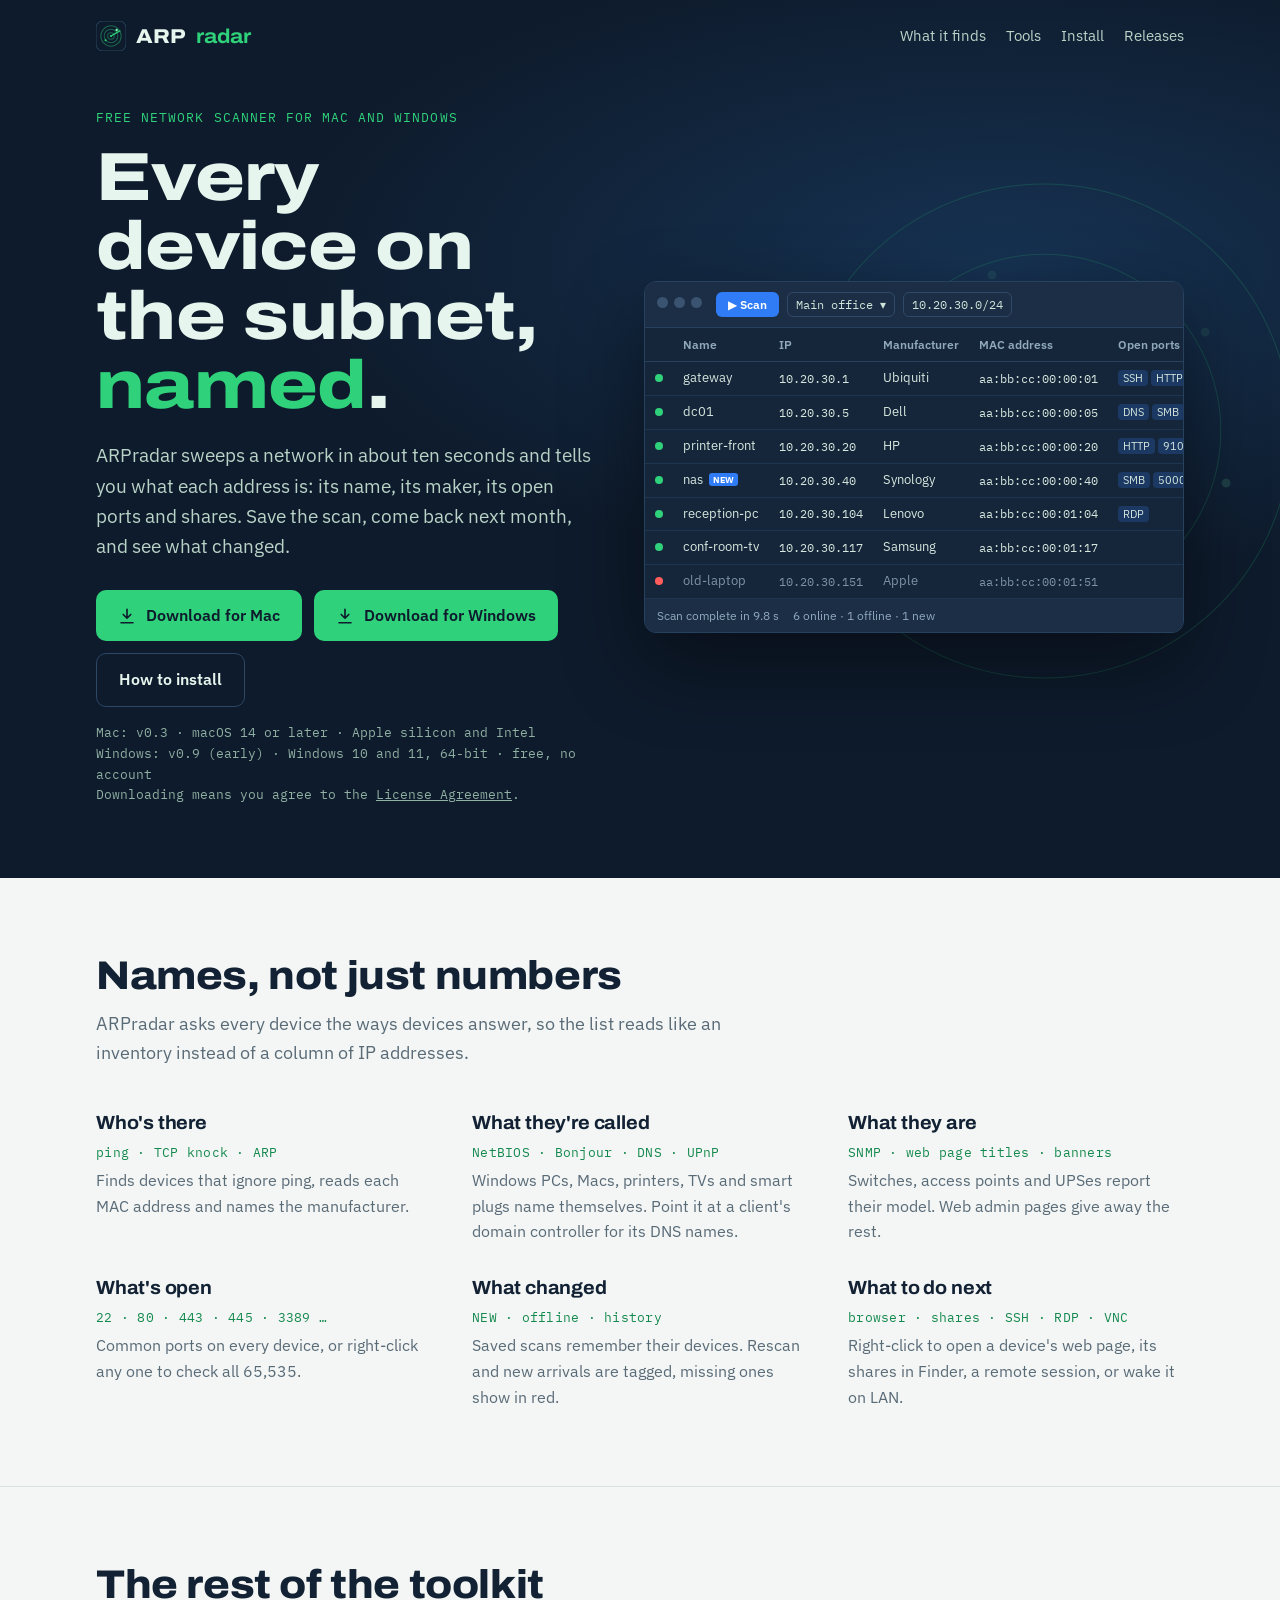
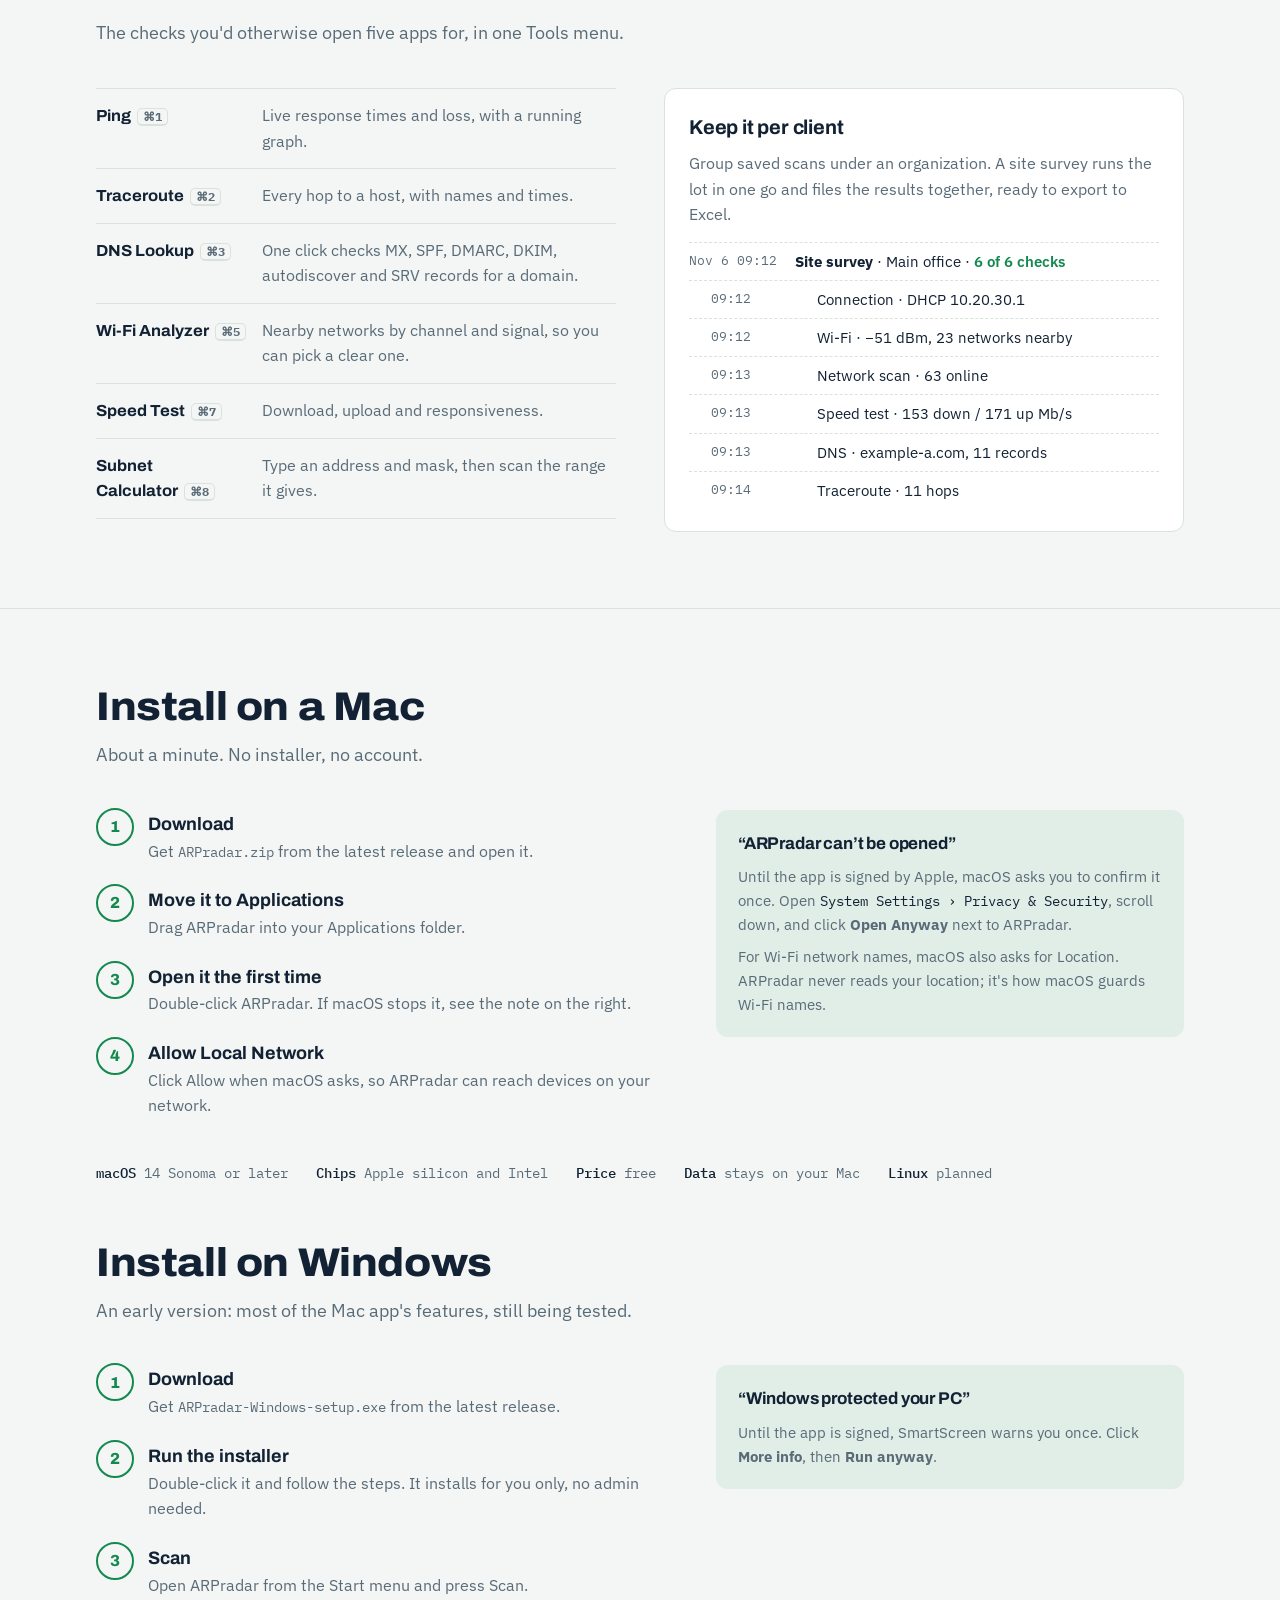
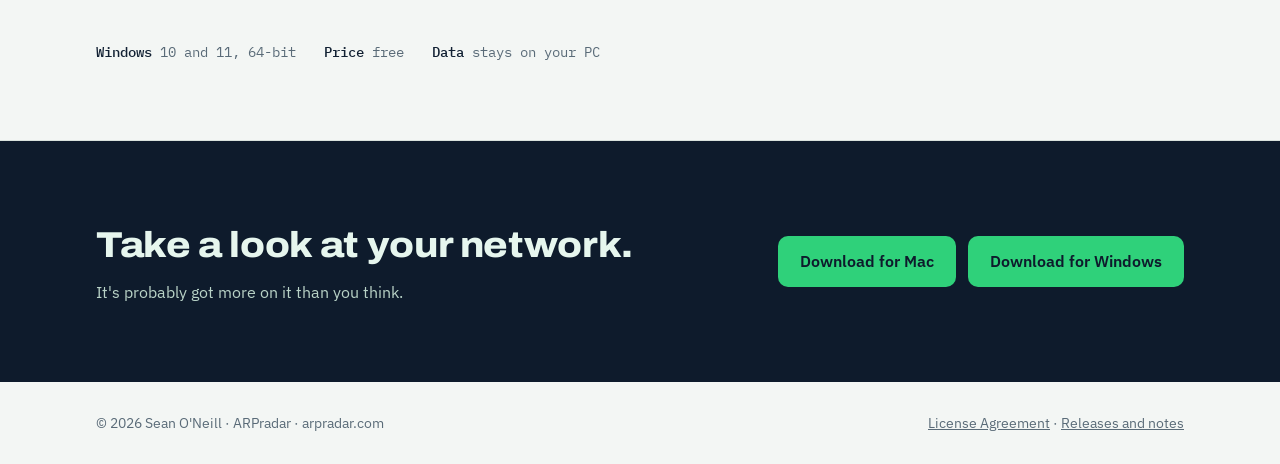
==== index.html @ 049ef29d "License Agreement page; copyright and license links in the footer and under the downloads Co-Authore" ====
<!doctype html>
<html lang="en">
<head>
<meta charset="utf-8">
<meta name="viewport" content="width=device-width, initial-scale=1, viewport-fit=cover">
<title>ARPradar: free network scanner for Mac and Windows</title>
<meta name="description" content="ARPradar sweeps a network in about ten seconds and names every device: maker, open ports, shares. Free for Mac and Windows.">
<meta property="og:title" content="ARPradar: free network scanner for Mac">
<meta property="og:description" content="Every device on the subnet, named. Free for Mac and Windows.">
<meta property="og:url" content="https://arpradar.com/">
<meta property="og:type" content="website">
<meta name="theme-color" content="#0e1b2c">
<link rel="icon" href="favicon.svg" type="image/svg+xml">
<link rel="canonical" href="https://arpradar.com/">
<link rel="preconnect" href="https://fonts.googleapis.com">
<link rel="preconnect" href="https://fonts.gstatic.com" crossorigin>
<link rel="stylesheet" href="https://fonts.googleapis.com/css2?family=Archivo:wdth,wght@62..125,500..800&family=IBM+Plex+Sans:wght@400;500;600&family=IBM+Plex+Mono:wght@400;500&display=swap">
<style>
:root{color-scheme:light}
html{scroll-behavior:smooth}
body{margin:0}
img{max-width:100%}
/* Layout: a radar-scope hero band (always night-navy, like the app icon), then plain reading sections on a cool paper ground. */
:root{
  --navy:#0e1b2c; --navy-2:#142740; --scope:#2fd17a; --scope-hi:#7dffb2; --scope-dim:rgba(47,209,122,.28);
  --bg:#f3f6f4; --surface:#ffffff; --ink:#122133; --muted:#5a6b78; --line:#d9e2dd; --accent:#14894f; --accent-ink:#ffffff;
  --off:#d33b3b; --tint:rgba(20,137,79,.08);
  --f-display:"Archivo",ui-sans-serif,system-ui,-apple-system,sans-serif;
  --f-body:"IBM Plex Sans",ui-sans-serif,system-ui,-apple-system,sans-serif;
  --f-mono:"IBM Plex Mono",ui-monospace,SFMono-Regular,Menlo,monospace;
}
@media (prefers-color-scheme:dark){:root:not([data-theme="light"]){
  --bg:#0b1522; --surface:#112033; --ink:#e3efe8; --muted:#8fa3b2; --line:#1f3550; --accent:#2fd17a; --accent-ink:#0e1b2c;
  --off:#ff6b6b; --tint:rgba(47,209,122,.10); color-scheme:dark}}
:root[data-theme="dark"]{
  --bg:#0b1522; --surface:#112033; --ink:#e3efe8; --muted:#8fa3b2; --line:#1f3550; --accent:#2fd17a; --accent-ink:#0e1b2c;
  --off:#ff6b6b; --tint:rgba(47,209,122,.10); color-scheme:dark}

*{box-sizing:border-box}
body{background:var(--bg);color:var(--ink);font:16px/1.6 var(--f-body);-webkit-font-smoothing:antialiased}
a{color:inherit}
.wrap{max-width:1120px;margin:0 auto;padding-left:max(16px,env(safe-area-inset-left,0px));padding-right:max(16px,env(safe-area-inset-right,0px))}
h1,h2,h3{font-family:var(--f-display);text-wrap:balance;margin:0;letter-spacing:-.01em}
.mono{font-family:var(--f-mono)}
:focus-visible{outline:2px solid var(--scope);outline-offset:3px;border-radius:4px}

/* hero band: fixed night palette in both themes */
.hero{background:radial-gradient(1200px 520px at 78% 30%,#163252 0%,var(--navy) 60%);color:#e6f6ee;overflow:hidden}
.hero .wrap{padding-block:20px 72px}
nav{display:flex;align-items:center;gap:22px;flex-wrap:wrap}
.brand{display:flex;align-items:center;gap:10px;font-family:var(--f-display);font-weight:800;font-size:20px;text-decoration:none;font-stretch:112%}
.brand b{color:var(--scope)}
nav .links{display:flex;gap:20px;margin-left:auto;font-size:15px}
nav .links a{text-decoration:none;color:#b9d3c7}
nav .links a:hover{color:#fff}
.hero-grid{display:grid;grid-template-columns:minmax(0,1fr) minmax(0,1.08fr);gap:48px;align-items:center;margin-top:56px}
.eyebrow{font-family:var(--f-mono);font-size:13px;letter-spacing:.08em;text-transform:uppercase;color:var(--scope)}
.hero h1{font-size:clamp(40px,6vw,68px);line-height:1.02;font-weight:800;font-stretch:118%;margin-top:14px}
.hero h1 em{font-style:normal;color:var(--scope)}
.hero p.lede{font-size:19px;color:#b9d3c7;max-width:34em;margin:20px 0 28px}
.cta{display:flex;flex-wrap:wrap;gap:12px;align-items:center}
.btn{display:inline-flex;align-items:center;gap:10px;font-weight:600;text-decoration:none;border-radius:10px;padding:13px 22px;font-size:16px}
.btn-primary{background:var(--scope);color:var(--navy)}
.btn-primary:hover{background:var(--scope-hi)}
.btn-ghost{border:1px solid #2c4866;color:#e6f6ee}
.btn-ghost:hover{border-color:var(--scope)}
.fine{font-family:var(--f-mono);font-size:13px;color:#8fb0a2;margin-top:16px}

/* app window mock */
.scope{position:relative}
.scope canvas{position:absolute;right:-120px;top:-110px;width:520px;height:520px;max-width:none;opacity:.55;pointer-events:none}
.app{position:relative;background:#16263a;border:1px solid #27425f;border-radius:12px;box-shadow:0 30px 80px rgba(0,0,0,.45);overflow:hidden;font-size:13px}
.app-top{display:flex;align-items:center;gap:8px;padding:10px 12px;background:#1b2e45;border-bottom:1px solid #27425f}
.dots i{display:inline-block;width:11px;height:11px;border-radius:50%;margin-right:6px;background:#3a5370}
.app-top .scanbtn{background:#2f7cf6;color:#fff;border-radius:6px;padding:3px 12px;font-weight:600;font-size:12px}
.app-top .field{border:1px solid #2f4a69;border-radius:6px;padding:2px 8px;color:#cfe3da;font-family:var(--f-mono);font-size:12px;white-space:nowrap}
.app-scroll{overflow-x:auto}
.app table{border-collapse:collapse;width:100%;min-width:520px;color:#d5e7de}
.app th{font-weight:600;text-align:left;color:#8fa9bb;padding:7px 10px;border-bottom:1px solid #27425f;font-size:12px}
.app td{padding:6px 10px;border-bottom:1px solid #1e3550;white-space:nowrap}
.app td.ip,.app td.mac{font-family:var(--f-mono);font-size:12px}
.app .st{display:inline-block;width:8px;height:8px;border-radius:50%;background:var(--scope)}
.app tr.off td{color:#7d93a3}.app tr.off .st{background:#ff5c5c}
.app .new{font-size:9px;font-weight:700;background:#2f7cf6;color:#fff;border-radius:3px;padding:1px 4px;margin-left:6px;vertical-align:1px}
.app .port{font-size:11px;background:rgba(47,124,246,.22);border-radius:4px;padding:1px 5px;margin-right:3px}
.app-bot{display:flex;gap:14px;flex-wrap:wrap;padding:7px 12px;background:#1b2e45;color:#8fa9bb;font-size:12px}
.app tr{opacity:1}
@media (prefers-reduced-motion:no-preference){.app tbody tr{animation:ping .5s ease-out both}
 .app tbody tr:nth-child(1){animation-delay:.15s}.app tbody tr:nth-child(2){animation-delay:.35s}.app tbody tr:nth-child(3){animation-delay:.55s}
 .app tbody tr:nth-child(4){animation-delay:.75s}.app tbody tr:nth-child(5){animation-delay:.95s}.app tbody tr:nth-child(6){animation-delay:1.15s}.app tbody tr:nth-child(7){animation-delay:1.35s}}
@keyframes ping{from{background:rgba(47,209,122,.18)}to{background:transparent}}

/* sections */
section{padding-block:76px}
section + section{border-top:1px solid var(--line)}
.sec-head{max-width:44em}
.sec-head h2{font-size:clamp(28px,3.6vw,40px);font-weight:800;font-stretch:108%;line-height:1.1}
.sec-head p{color:var(--muted);font-size:18px;margin:12px 0 0}
.found{display:grid;grid-template-columns:repeat(auto-fit,minmax(min(100%,250px),1fr));gap:28px 40px;margin-top:40px}
.found div{min-width:0}
.found h3{font-size:19px;font-weight:700;font-stretch:104%}
.found .proto{font-family:var(--f-mono);font-size:12.5px;color:var(--accent);margin:4px 0 6px;letter-spacing:.02em}
.found p{margin:0;color:var(--muted)}

.tools{display:grid;grid-template-columns:minmax(0,1fr) minmax(0,1fr);gap:48px;align-items:start;margin-top:40px}
.toollist{list-style:none;padding:0;margin:0;border-top:1px solid var(--line)}
.toollist li{display:grid;grid-template-columns:150px minmax(0,1fr);gap:16px;padding:14px 0;border-bottom:1px solid var(--line)}
.toollist b{font-family:var(--f-display);font-weight:700;font-stretch:104%}
.toollist span{color:var(--muted)}
.kbd{font-family:var(--f-mono);font-size:12px;border:1px solid var(--line);border-bottom-width:2px;border-radius:5px;padding:0 5px;color:var(--muted);margin-left:6px}
.orgs{background:var(--surface);border:1px solid var(--line);border-radius:12px;padding:22px 24px}
.orgs h3{font-size:20px;font-weight:700}
.orgs p{color:var(--muted);margin:8px 0 14px}
.timeline{list-style:none;margin:0;padding:0;font-size:14.5px}
.timeline li{display:flex;gap:10px;padding:7px 0;border-top:1px dashed var(--line)}
.timeline li.sub{padding-left:22px}
.timeline .when{font-family:var(--f-mono);font-size:12.5px;color:var(--muted);min-width:96px}
.timeline .ok{color:var(--accent);font-weight:600}

.install{display:grid;grid-template-columns:minmax(0,1.1fr) minmax(0,.9fr);gap:48px;margin-top:40px;align-items:start}
.steps{counter-reset:s;list-style:none;padding:0;margin:0}
.steps li{counter-increment:s;position:relative;padding:0 0 22px 52px}
.steps li::before{content:counter(s);position:absolute;left:0;top:-2px;width:34px;height:34px;border-radius:50%;border:2px solid var(--accent);color:var(--accent);font-family:var(--f-display);font-weight:800;display:grid;place-items:center}
.steps b{display:block;font-family:var(--f-display);font-weight:700;font-size:18px}
.steps span{color:var(--muted)}
.note{background:var(--tint);border-radius:12px;padding:20px 22px}
.note h3{font-size:17px;font-weight:700}
.note p{margin:8px 0 0;color:var(--muted);font-size:15px}
.path{font-family:var(--f-mono);font-size:13.5px;color:var(--ink)}
.specs{display:flex;flex-wrap:wrap;gap:10px 28px;margin-top:22px;font-family:var(--f-mono);font-size:13.5px;color:var(--muted)}
.specs b{color:var(--ink);font-weight:500}

.dl{background:var(--navy);color:#e6f6ee}
.dl .wrap{display:flex;flex-wrap:wrap;align-items:center;gap:24px;justify-content:space-between}
.dl h2{font-size:clamp(26px,3.2vw,36px);font-weight:800;font-stretch:110%}
.dl p{margin:6px 0 0;color:#b9d3c7}
footer{padding-block:30px;color:var(--muted);font-size:14px}
footer .wrap{display:flex;flex-wrap:wrap;gap:12px 24px;justify-content:space-between}

@media (max-width:860px){
  .hero-grid,.tools,.install{grid-template-columns:minmax(0,1fr)}
  .scope canvas{right:-160px;top:-60px}
  nav .links{margin-left:0;width:100%}
}
@media (max-width:480px){.toollist li{grid-template-columns:minmax(0,1fr);gap:2px}}
</style>

</head>
<body>
<header class="hero">
  <div class="wrap">
    <nav aria-label="Main">
      <a class="brand" href="#top" aria-label="ARPradar home">
        <svg width="30" height="30" viewBox="0 0 200 200" aria-hidden="true"><rect width="200" height="200" rx="45" fill="#0e1b2c" stroke="#2c4866" stroke-width="6"/><g fill="none" stroke="#2fd17a" stroke-opacity=".4" stroke-width="7"><circle cx="100" cy="100" r="68"/><circle cx="100" cy="100" r="45"/><circle cx="100" cy="100" r="22"/></g><path d="M100 100 L159 66" stroke="#2fd17a" stroke-width="9" stroke-linecap="round"/><circle cx="138" cy="60" r="8" fill="#7dffb2"/><circle cx="64" cy="128" r="7" fill="#2fd17a"/><circle cx="100" cy="100" r="7" fill="#2fd17a"/></svg>
        ARP<b>radar</b>
      </a>
      <div class="links"><a href="#finds">What it finds</a><a href="#tools">Tools</a><a href="#install">Install</a><a href="https://github.com/saoneill01-a11y/arpradar/releases">Releases</a></div>
    </nav>

    <div class="hero-grid" id="top">
      <div>
        <div class="eyebrow">Free network scanner for Mac and Windows</div>
        <h1>Every device on the subnet, <em>named</em>.</h1>
        <p class="lede">ARPradar sweeps a network in about ten seconds and tells you what each address is: its name, its maker, its open ports and shares. Save the scan, come back next month, and see what changed.</p>
        <div class="cta">
          <a class="btn btn-primary" href="https://github.com/saoneill01-a11y/arpradar/releases/latest/download/ARPradar.zip">
            <svg width="18" height="18" viewBox="0 0 24 24" aria-hidden="true"><path d="M12 3v12m0 0l-5-5m5 5l5-5M4 21h16" fill="none" stroke="currentColor" stroke-width="2.2" stroke-linecap="round" stroke-linejoin="round"/></svg>
            Download for Mac
          </a>
          <a class="btn btn-primary" href="https://github.com/saoneill01-a11y/arpradar/releases/latest/download/ARPradar-Windows-setup.exe">
            <svg width="18" height="18" viewBox="0 0 24 24" aria-hidden="true"><path d="M12 3v12m0 0l-5-5m5 5l5-5M4 21h16" fill="none" stroke="currentColor" stroke-width="2.2" stroke-linecap="round" stroke-linejoin="round"/></svg>
            Download for Windows
          </a>
          <a class="btn btn-ghost" href="#install">How to install</a>
        </div>
        <div class="fine">Mac: v0.3 · macOS 14 or later · Apple silicon and Intel<br>Windows: v0.9 (early) · Windows 10 and 11, 64-bit · free, no account<br>Downloading means you agree to the <a href="license.html" style="color:inherit;text-decoration:underline">License Agreement</a>.</div>
      </div>

      <div class="scope">
        <canvas id="sweep" width="1040" height="1040" aria-hidden="true"></canvas>
        <div class="app" role="img" aria-label="ARPradar main window with a list of devices found on 10.20.30.0/24">
          <div class="app-top"><span class="dots"><i></i><i></i><i></i></span><span class="scanbtn">▶ Scan</span><span class="field">Main office ▾</span><span class="field">10.20.30.0/24</span></div>
          <div class="app-scroll"><table>
            <thead><tr><th></th><th>Name</th><th>IP</th><th>Manufacturer</th><th>MAC address</th><th>Open ports</th></tr></thead>
            <tbody>
              <tr><td><span class="st"></span></td><td>gateway</td><td class="ip">10.20.30.1</td><td>Ubiquiti</td><td class="mac">aa:bb:cc:00:00:01</td><td><span class="port">SSH</span><span class="port">HTTPS</span></td></tr>
              <tr><td><span class="st"></span></td><td>dc01</td><td class="ip">10.20.30.5</td><td>Dell</td><td class="mac">aa:bb:cc:00:00:05</td><td><span class="port">DNS</span><span class="port">SMB</span></td></tr>
              <tr><td><span class="st"></span></td><td>printer-front</td><td class="ip">10.20.30.20</td><td>HP</td><td class="mac">aa:bb:cc:00:00:20</td><td><span class="port">HTTP</span><span class="port">9100</span></td></tr>
              <tr><td><span class="st"></span></td><td>nas<span class="new">NEW</span></td><td class="ip">10.20.30.40</td><td>Synology</td><td class="mac">aa:bb:cc:00:00:40</td><td><span class="port">SMB</span><span class="port">5000</span></td></tr>
              <tr><td><span class="st"></span></td><td>reception-pc</td><td class="ip">10.20.30.104</td><td>Lenovo</td><td class="mac">aa:bb:cc:00:01:04</td><td><span class="port">RDP</span></td></tr>
              <tr><td><span class="st"></span></td><td>conf-room-tv</td><td class="ip">10.20.30.117</td><td>Samsung</td><td class="mac">aa:bb:cc:00:01:17</td><td></td></tr>
              <tr class="off"><td><span class="st"></span></td><td>old-laptop</td><td class="ip">10.20.30.151</td><td>Apple</td><td class="mac">aa:bb:cc:00:01:51</td><td></td></tr>
            </tbody></table></div>
          <div class="app-bot"><span>Scan complete in 9.8 s</span><span>6 online · 1 offline · 1 new</span></div>
        </div>
      </div>
    </div>
  </div>
</header>

<main>
  <section id="finds"><div class="wrap">
    <div class="sec-head"><h2>Names, not just numbers</h2><p>ARPradar asks every device the ways devices answer, so the list reads like an inventory instead of a column of IP addresses.</p></div>
    <div class="found">
      <div><h3>Who's there</h3><div class="proto">ping · TCP knock · ARP</div><p>Finds devices that ignore ping, reads each MAC address and names the manufacturer.</p></div>
      <div><h3>What they're called</h3><div class="proto">NetBIOS · Bonjour · DNS · UPnP</div><p>Windows PCs, Macs, printers, TVs and smart plugs name themselves. Point it at a client's domain controller for its DNS names.</p></div>
      <div><h3>What they are</h3><div class="proto">SNMP · web page titles · banners</div><p>Switches, access points and UPSes report their model. Web admin pages give away the rest.</p></div>
      <div><h3>What's open</h3><div class="proto">22 · 80 · 443 · 445 · 3389 …</div><p>Common ports on every device, or right-click any one to check all 65,535.</p></div>
      <div><h3>What changed</h3><div class="proto">NEW · offline · history</div><p>Saved scans remember their devices. Rescan and new arrivals are tagged, missing ones show in red.</p></div>
      <div><h3>What to do next</h3><div class="proto">browser · shares · SSH · RDP · VNC</div><p>Right-click to open a device's web page, its shares in Finder, a remote session, or wake it on LAN.</p></div>
    </div>
  </div></section>

  <section id="tools"><div class="wrap">
    <div class="sec-head"><h2>The rest of the toolkit</h2><p>The checks you'd otherwise open five apps for, in one Tools menu.</p></div>
    <div class="tools">
      <ul class="toollist">
        <li><b>Ping<span class="kbd">⌘1</span></b><span>Live response times and loss, with a running graph.</span></li>
        <li><b>Traceroute<span class="kbd">⌘2</span></b><span>Every hop to a host, with names and times.</span></li>
        <li><b>DNS Lookup<span class="kbd">⌘3</span></b><span>One click checks MX, SPF, DMARC, DKIM, autodiscover and SRV records for a domain.</span></li>
        <li><b>Wi-Fi Analyzer<span class="kbd">⌘5</span></b><span>Nearby networks by channel and signal, so you can pick a clear one.</span></li>
        <li><b>Speed Test<span class="kbd">⌘7</span></b><span>Download, upload and responsiveness.</span></li>
        <li><b>Subnet Calculator<span class="kbd">⌘8</span></b><span>Type an address and mask, then scan the range it gives.</span></li>
      </ul>
      <div class="orgs">
        <h3>Keep it per client</h3>
        <p>Group saved scans under an organization. A site survey runs the lot in one go and files the results together, ready to export to Excel.</p>
        <ul class="timeline">
          <li><span class="when">Nov 6 09:12</span><span><b>Site survey</b> · Main office · <span class="ok">6 of 6 checks</span></span></li>
          <li class="sub"><span class="when">09:12</span><span>Connection · DHCP 10.20.30.1</span></li>
          <li class="sub"><span class="when">09:12</span><span>Wi-Fi · −51 dBm, 23 networks nearby</span></li>
          <li class="sub"><span class="when">09:13</span><span>Network scan · 63 online</span></li>
          <li class="sub"><span class="when">09:13</span><span>Speed test · 153 down / 171 up Mb/s</span></li>
          <li class="sub"><span class="when">09:13</span><span>DNS · example-a.com, 11 records</span></li>
          <li class="sub"><span class="when">09:14</span><span>Traceroute · 11 hops</span></li>
        </ul>
      </div>
    </div>
  </div></section>

  <section id="install"><div class="wrap">
    <div class="sec-head"><h2>Install on a Mac</h2><p>About a minute. No installer, no account.</p></div>
    <div class="install">
      <ol class="steps">
        <li><b>Download</b><span>Get <span class="path">ARPradar.zip</span> from the latest release and open it.</span></li>
        <li><b>Move it to Applications</b><span>Drag ARPradar into your Applications folder.</span></li>
        <li><b>Open it the first time</b><span>Double-click ARPradar. If macOS stops it, see the note on the right.</span></li>
        <li><b>Allow Local Network</b><span>Click Allow when macOS asks, so ARPradar can reach devices on your network.</span></li>
      </ol>
      <div class="note">
        <h3>“ARPradar can’t be opened”</h3>
        <p>Until the app is signed by Apple, macOS asks you to confirm it once. Open <span class="path">System Settings › Privacy &amp; Security</span>, scroll down, and click <b>Open Anyway</b> next to ARPradar.</p>
        <p>For Wi-Fi network names, macOS also asks for Location. ARPradar never reads your location; it's how macOS guards Wi-Fi names.</p>
      </div>
    </div>
    <div class="specs"><span><b>macOS</b> 14 Sonoma or later</span><span><b>Chips</b> Apple silicon and Intel</span><span><b>Price</b> free</span><span><b>Data</b> stays on your Mac</span><span><b>Linux</b> planned</span></div>

    <div class="sec-head" style="margin-top:56px"><h2>Install on Windows</h2><p>An early version: most of the Mac app's features, still being tested.</p></div>
    <div class="install">
      <ol class="steps">
        <li><b>Download</b><span>Get <span class="path">ARPradar-Windows-setup.exe</span> from the latest release.</span></li>
        <li><b>Run the installer</b><span>Double-click it and follow the steps. It installs for you only, no admin needed.</span></li>
        <li><b>Scan</b><span>Open ARPradar from the Start menu and press Scan.</span></li>
      </ol>
      <div class="note">
        <h3>“Windows protected your PC”</h3>
        <p>Until the app is signed, SmartScreen warns you once. Click <b>More info</b>, then <b>Run anyway</b>.</p>
      </div>
    </div>
    <div class="specs"><span><b>Windows</b> 10 and 11, 64-bit</span><span><b>Price</b> free</span><span><b>Data</b> stays on your PC</span></div>
  </div></section>

  <section class="dl"><div class="wrap">
    <div><h2>Take a look at your network.</h2><p>It's probably got more on it than you think.</p></div>
    <div class="cta"><a class="btn btn-primary" href="https://github.com/saoneill01-a11y/arpradar/releases/latest/download/ARPradar.zip">Download for Mac</a><a class="btn btn-primary" href="https://github.com/saoneill01-a11y/arpradar/releases/latest/download/ARPradar-Windows-setup.exe">Download for Windows</a></div>
  </div></section>
</main>

<footer><div class="wrap"><span>© 2026 Sean O'Neill · ARPradar · arpradar.com</span><span><a href="license.html">License Agreement</a> · <a href="https://github.com/saoneill01-a11y/arpradar/releases">Releases and notes</a></span></div></footer>

<script>
(function(){
  var c=document.getElementById('sweep'); if(!c||!c.getContext)return;
  var x=c.getContext('2d'), W=c.width, R=W/2, blips=[[0.62,-0.38],[-0.45,0.4],[0.28,0.52],[-0.2,-0.6],[0.7,0.2]];
  var still=window.matchMedia&&window.matchMedia('(prefers-reduced-motion: reduce)').matches;
  function draw(a){
    x.clearRect(0,0,W,W); x.save(); x.translate(R,R);
    x.strokeStyle='rgba(47,209,122,.35)'; x.lineWidth=2;
    [0.95,0.68,0.41].forEach(function(r){x.beginPath();x.arc(0,0,R*r,0,Math.PI*2);x.stroke();});
    var g=x.createConicGradient?x.createConicGradient(a-Math.PI/2.2,0,0):null;
    if(g){g.addColorStop(0,'rgba(47,209,122,0)');g.addColorStop(0.17,'rgba(47,209,122,.35)');g.addColorStop(0.171,'rgba(47,209,122,0)');x.fillStyle=g;x.beginPath();x.arc(0,0,R*0.95,0,Math.PI*2);x.fill();}
    blips.forEach(function(b){var ang=Math.atan2(b[1],b[0]);var d=((a-ang)%(Math.PI*2)+Math.PI*2)%(Math.PI*2);var lv=Math.max(0.15,1-d/5);
      x.fillStyle='rgba(125,255,178,'+lv+')';x.beginPath();x.arc(b[0]*R,b[1]*R,9,0,Math.PI*2);x.fill();});
    x.restore();
  }
  if(still){draw(-0.5);return;}
  var t0=performance.now(); (function loop(t){draw(((t-t0)/3000)*Math.PI*2-0.5);requestAnimationFrame(loop);})(t0);
})();
</script>
</body>
</html>
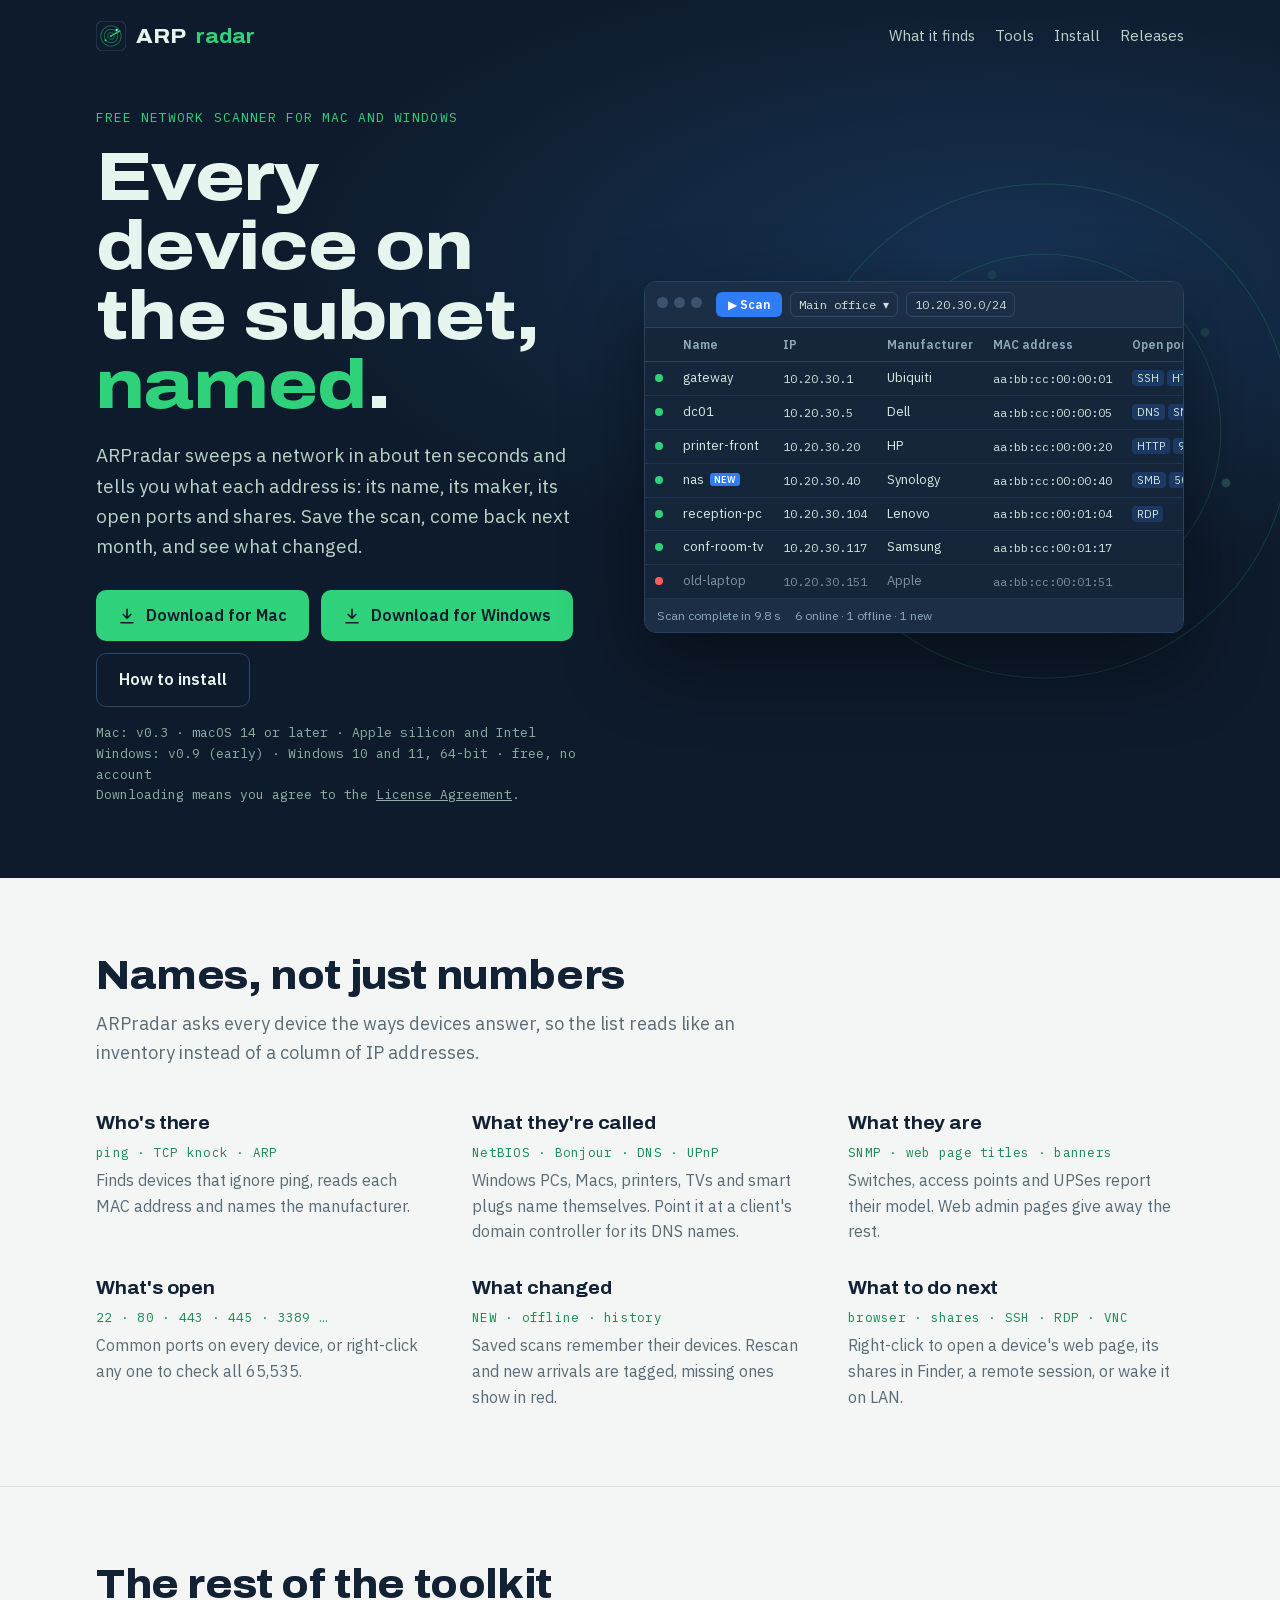
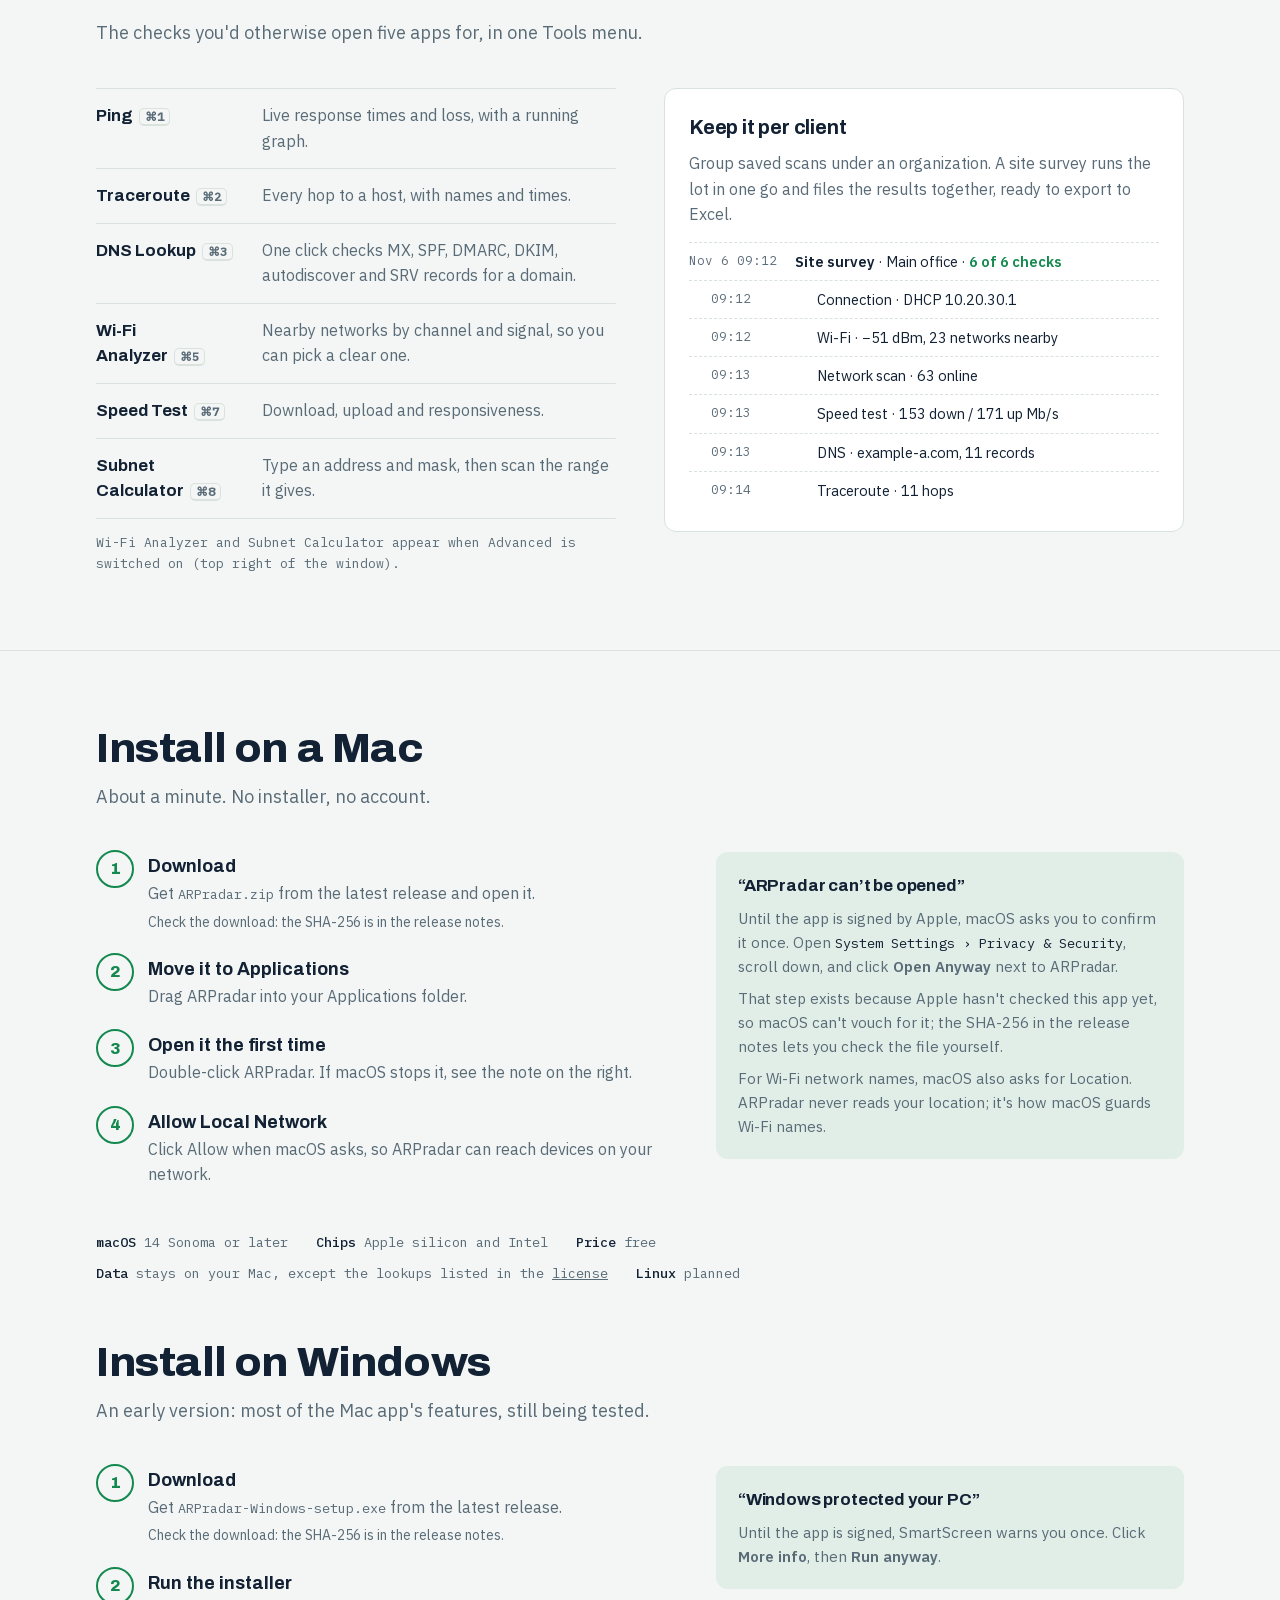
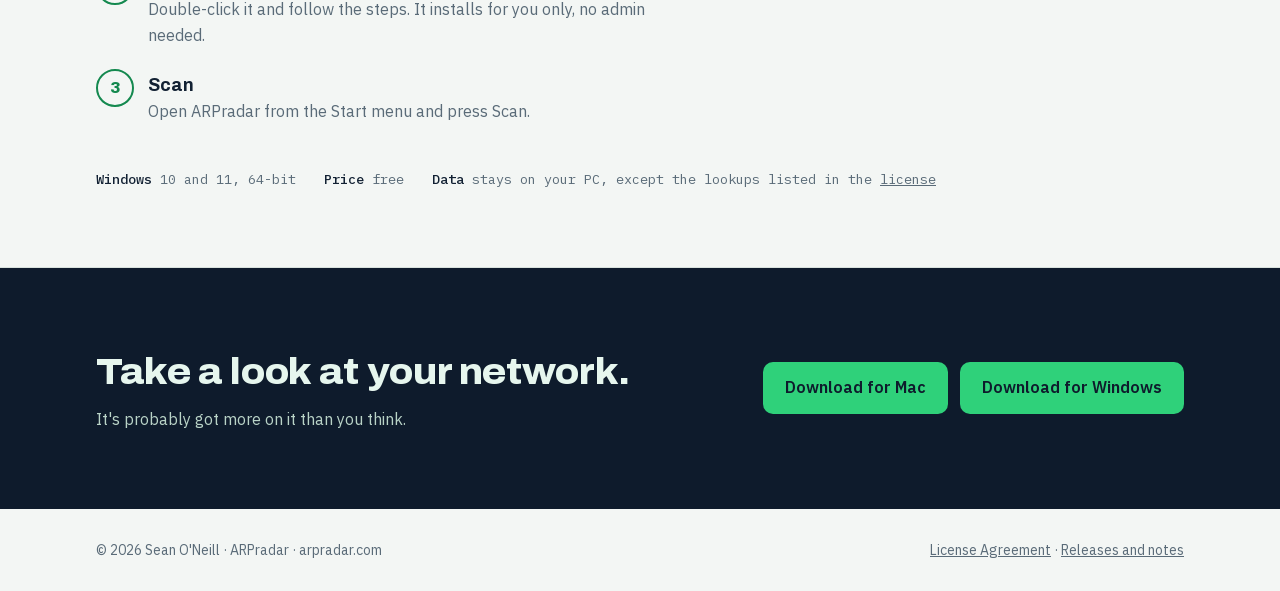
==== commit 1ac87897: "Website: self-hosted fonts, OS-aware download buttons, live version text, checksum notes, social pre" ====
--- a/index.html
+++ b/index.html
@@ -5,16 +5,18 @@
 <meta name="viewport" content="width=device-width, initial-scale=1, viewport-fit=cover">
 <title>ARPradar: free network scanner for Mac and Windows</title>
 <meta name="description" content="ARPradar sweeps a network in about ten seconds and names every device: maker, open ports, shares. Free for Mac and Windows.">
-<meta property="og:title" content="ARPradar: free network scanner for Mac">
+<meta property="og:title" content="ARPradar: free network scanner for Mac and Windows">
 <meta property="og:description" content="Every device on the subnet, named. Free for Mac and Windows.">
 <meta property="og:url" content="https://arpradar.com/">
 <meta property="og:type" content="website">
+<meta property="og:image" content="https://arpradar.com/social.png">
+<meta property="og:image:width" content="1200">
+<meta property="og:image:height" content="630">
+<meta name="twitter:card" content="summary_large_image">
 <meta name="theme-color" content="#0e1b2c">
 <link rel="icon" href="favicon.svg" type="image/svg+xml">
 <link rel="canonical" href="https://arpradar.com/">
-<link rel="preconnect" href="https://fonts.googleapis.com">
-<link rel="preconnect" href="https://fonts.gstatic.com" crossorigin>
-<link rel="stylesheet" href="https://fonts.googleapis.com/css2?family=Archivo:wdth,wght@62..125,500..800&family=IBM+Plex+Sans:wght@400;500;600&family=IBM+Plex+Mono:wght@400;500&display=swap">
+<link rel="stylesheet" href="fonts.css">
 <style>
 :root{color-scheme:light}
 html{scroll-behavior:smooth}
@@ -108,6 +110,7 @@
 .toollist b{font-family:var(--f-display);font-weight:700;font-stretch:104%}
 .toollist span{color:var(--muted)}
 .kbd{font-family:var(--f-mono);font-size:12px;border:1px solid var(--line);border-bottom-width:2px;border-radius:5px;padding:0 5px;color:var(--muted);margin-left:6px}
+.toolnote{font-family:var(--f-mono);font-size:13px;color:var(--muted);margin:14px 0 0}
 .orgs{background:var(--surface);border:1px solid var(--line);border-radius:12px;padding:22px 24px}
 .orgs h3{font-size:20px;font-weight:700}
 .orgs p{color:var(--muted);margin:8px 0 14px}
@@ -123,6 +126,7 @@
 .steps li::before{content:counter(s);position:absolute;left:0;top:-2px;width:34px;height:34px;border-radius:50%;border:2px solid var(--accent);color:var(--accent);font-family:var(--f-display);font-weight:800;display:grid;place-items:center}
 .steps b{display:block;font-family:var(--f-display);font-weight:700;font-size:18px}
 .steps span{color:var(--muted)}
+.steps .check{display:block;font-size:14px;margin-top:4px}
 .note{background:var(--tint);border-radius:12px;padding:20px 22px}
 .note h3{font-size:17px;font-weight:700}
 .note p{margin:8px 0 0;color:var(--muted);font-size:15px}
@@ -163,17 +167,17 @@
         <h1>Every device on the subnet, <em>named</em>.</h1>
         <p class="lede">ARPradar sweeps a network in about ten seconds and tells you what each address is: its name, its maker, its open ports and shares. Save the scan, come back next month, and see what changed.</p>
         <div class="cta">
-          <a class="btn btn-primary" href="https://github.com/saoneill01-a11y/arpradar/releases/latest/download/ARPradar.zip">
+          <a class="btn btn-primary" data-os="mac" href="https://github.com/saoneill01-a11y/arpradar/releases/latest/download/ARPradar.zip">
             <svg width="18" height="18" viewBox="0 0 24 24" aria-hidden="true"><path d="M12 3v12m0 0l-5-5m5 5l5-5M4 21h16" fill="none" stroke="currentColor" stroke-width="2.2" stroke-linecap="round" stroke-linejoin="round"/></svg>
             Download for Mac
           </a>
-          <a class="btn btn-primary" href="https://github.com/saoneill01-a11y/arpradar/releases/latest/download/ARPradar-Windows-setup.exe">
+          <a class="btn btn-primary" data-os="win" href="https://github.com/saoneill01-a11y/arpradar/releases/latest/download/ARPradar-Windows-setup.exe">
             <svg width="18" height="18" viewBox="0 0 24 24" aria-hidden="true"><path d="M12 3v12m0 0l-5-5m5 5l5-5M4 21h16" fill="none" stroke="currentColor" stroke-width="2.2" stroke-linecap="round" stroke-linejoin="round"/></svg>
             Download for Windows
           </a>
           <a class="btn btn-ghost" href="#install">How to install</a>
         </div>
-        <div class="fine">Mac: v0.3 · macOS 14 or later · Apple silicon and Intel<br>Windows: v0.9 (early) · Windows 10 and 11, 64-bit · free, no account<br>Downloading means you agree to the <a href="license.html" style="color:inherit;text-decoration:underline">License Agreement</a>.</div>
+        <div class="fine">Mac: <span id="v-mac">v0.3</span> · macOS 14 or later · Apple silicon and Intel<br>Windows: <span id="v-win">v0.9</span> (early) · Windows 10 and 11, 64-bit · free, no account<br>Downloading means you agree to the <a href="license.html" style="color:inherit;text-decoration:underline">License Agreement</a>.</div>
       </div>
 
       <div class="scope">
@@ -214,6 +218,7 @@
   <section id="tools"><div class="wrap">
     <div class="sec-head"><h2>The rest of the toolkit</h2><p>The checks you'd otherwise open five apps for, in one Tools menu.</p></div>
     <div class="tools">
+      <div>
       <ul class="toollist">
         <li><b>Ping<span class="kbd">⌘1</span></b><span>Live response times and loss, with a running graph.</span></li>
         <li><b>Traceroute<span class="kbd">⌘2</span></b><span>Every hop to a host, with names and times.</span></li>
@@ -222,6 +227,8 @@
         <li><b>Speed Test<span class="kbd">⌘7</span></b><span>Download, upload and responsiveness.</span></li>
         <li><b>Subnet Calculator<span class="kbd">⌘8</span></b><span>Type an address and mask, then scan the range it gives.</span></li>
       </ul>
+      <p class="toolnote">Wi-Fi Analyzer and Subnet Calculator appear when Advanced is switched on (top right of the window).</p>
+      </div>
       <div class="orgs">
         <h3>Keep it per client</h3>
         <p>Group saved scans under an organization. A site survey runs the lot in one go and files the results together, ready to export to Excel.</p>
@@ -242,7 +249,7 @@
     <div class="sec-head"><h2>Install on a Mac</h2><p>About a minute. No installer, no account.</p></div>
     <div class="install">
       <ol class="steps">
-        <li><b>Download</b><span>Get <span class="path">ARPradar.zip</span> from the latest release and open it.</span></li>
+        <li><b>Download</b><span>Get <span class="path">ARPradar.zip</span> from the latest release and open it.</span><span class="check">Check the download: the SHA-256 is in the release notes.</span></li>
         <li><b>Move it to Applications</b><span>Drag ARPradar into your Applications folder.</span></li>
         <li><b>Open it the first time</b><span>Double-click ARPradar. If macOS stops it, see the note on the right.</span></li>
         <li><b>Allow Local Network</b><span>Click Allow when macOS asks, so ARPradar can reach devices on your network.</span></li>
@@ -250,15 +257,16 @@
       <div class="note">
         <h3>“ARPradar can’t be opened”</h3>
         <p>Until the app is signed by Apple, macOS asks you to confirm it once. Open <span class="path">System Settings › Privacy &amp; Security</span>, scroll down, and click <b>Open Anyway</b> next to ARPradar.</p>
+        <p>That step exists because Apple hasn't checked this app yet, so macOS can't vouch for it; the SHA-256 in the release notes lets you check the file yourself.</p>
         <p>For Wi-Fi network names, macOS also asks for Location. ARPradar never reads your location; it's how macOS guards Wi-Fi names.</p>
       </div>
     </div>
-    <div class="specs"><span><b>macOS</b> 14 Sonoma or later</span><span><b>Chips</b> Apple silicon and Intel</span><span><b>Price</b> free</span><span><b>Data</b> stays on your Mac</span><span><b>Linux</b> planned</span></div>
+    <div class="specs"><span><b>macOS</b> 14 Sonoma or later</span><span><b>Chips</b> Apple silicon and Intel</span><span><b>Price</b> free</span><span><b>Data</b> stays on your Mac, except the lookups listed in the <a href="license.html#data">license</a></span><span><b>Linux</b> planned</span></div>
 
     <div class="sec-head" style="margin-top:56px"><h2>Install on Windows</h2><p>An early version: most of the Mac app's features, still being tested.</p></div>
     <div class="install">
       <ol class="steps">
-        <li><b>Download</b><span>Get <span class="path">ARPradar-Windows-setup.exe</span> from the latest release.</span></li>
+        <li><b>Download</b><span>Get <span class="path">ARPradar-Windows-setup.exe</span> from the latest release.</span><span class="check">Check the download: the SHA-256 is in the release notes.</span></li>
         <li><b>Run the installer</b><span>Double-click it and follow the steps. It installs for you only, no admin needed.</span></li>
         <li><b>Scan</b><span>Open ARPradar from the Start menu and press Scan.</span></li>
       </ol>
@@ -267,12 +275,12 @@
         <p>Until the app is signed, SmartScreen warns you once. Click <b>More info</b>, then <b>Run anyway</b>.</p>
       </div>
     </div>
-    <div class="specs"><span><b>Windows</b> 10 and 11, 64-bit</span><span><b>Price</b> free</span><span><b>Data</b> stays on your PC</span></div>
+    <div class="specs"><span><b>Windows</b> 10 and 11, 64-bit</span><span><b>Price</b> free</span><span><b>Data</b> stays on your PC, except the lookups listed in the <a href="license.html#data">license</a></span></div>
   </div></section>
 
   <section class="dl"><div class="wrap">
     <div><h2>Take a look at your network.</h2><p>It's probably got more on it than you think.</p></div>
-    <div class="cta"><a class="btn btn-primary" href="https://github.com/saoneill01-a11y/arpradar/releases/latest/download/ARPradar.zip">Download for Mac</a><a class="btn btn-primary" href="https://github.com/saoneill01-a11y/arpradar/releases/latest/download/ARPradar-Windows-setup.exe">Download for Windows</a></div>
+    <div class="cta"><a class="btn btn-primary" data-os="mac" href="https://github.com/saoneill01-a11y/arpradar/releases/latest/download/ARPradar.zip">Download for Mac</a><a class="btn btn-primary" data-os="win" href="https://github.com/saoneill01-a11y/arpradar/releases/latest/download/ARPradar-Windows-setup.exe">Download for Windows</a></div>
   </div></section>
 </main>
 
@@ -294,7 +302,44 @@
     x.restore();
   }
   if(still){draw(-0.5);return;}
-  var t0=performance.now(); (function loop(t){draw(((t-t0)/3000)*Math.PI*2-0.5);requestAnimationFrame(loop);})(t0);
+  /* Animate only while the canvas is on screen and the tab is visible. */
+  var t0=performance.now(), raf=0, onScreen=true;
+  function loop(t){draw(((t-t0)/3000)*Math.PI*2-0.5);raf=requestAnimationFrame(loop);}
+  function start(){if(!raf&&onScreen&&!document.hidden)raf=requestAnimationFrame(loop);}
+  function stop(){if(raf){cancelAnimationFrame(raf);raf=0;}}
+  if('IntersectionObserver' in window){new IntersectionObserver(function(es){onScreen=es[0].isIntersecting;onScreen?start():stop();}).observe(c);}
+  document.addEventListener('visibilitychange',function(){document.hidden?stop():start();});
+  start();
+})();
+
+/* Download buttons: make the visitor's own OS the primary button, the other a ghost. Unknown OS keeps both primary. */
+(function(){
+  try{
+    var p=(navigator.userAgentData&&navigator.userAgentData.platform)||navigator.platform||navigator.userAgent||'';
+    var os=/mac/i.test(p)?'mac':/win/i.test(p)?'win':null;
+    if(!os)return;
+    document.querySelectorAll('.btn[data-os]').forEach(function(b){
+      var mine=b.getAttribute('data-os')===os;
+      b.classList.toggle('btn-primary',mine); b.classList.toggle('btn-ghost',!mine);
+    });
+  }catch(e){}
+})();
+
+/* Version numbers from the latest GitHub release; the typed text stays if anything fails. */
+(function(){
+  try{
+    if(!window.fetch)return;
+    fetch('https://api.github.com/repos/saoneill01-a11y/arpradar/releases/latest',{headers:{Accept:'application/vnd.github+json'}})
+      .then(function(r){return r.ok?r.json():null})
+      .then(function(d){
+        if(!d)return;
+        var name=String(d.name||'')+' '+String(d.tag_name||'');
+        var m=/(\d+\.\d+\.\d+) \(Mac\)/.exec(name), w=/(\d+\.\d+\.\d+) \(Windows/.exec(name);
+        var em=document.getElementById('v-mac'), ew=document.getElementById('v-win');
+        if(m&&em)em.textContent='v'+m[1];
+        if(w&&ew)ew.textContent='v'+w[1];
+      }).catch(function(){});
+  }catch(e){}
 })();
 </script>
 </body>
--- a/fonts.css
+++ b/fonts.css
@@ -0,0 +1,77 @@
+/* Self-hosted copies of the Google Fonts the site used to link (woff2, latin + latin-ext subsets). */
+
+/* Archivo: variable width 62..125 and weight 500..800 */
+@font-face {
+  font-family: 'Archivo';
+  font-style: normal;
+  font-weight: 500 800;
+  font-stretch: 62% 125%;
+  font-display: swap;
+  src: url(fonts/archivo-latin-ext.woff2) format('woff2');
+  unicode-range: U+0100-02BA, U+02BD-02C5, U+02C7-02CC, U+02CE-02D7, U+02DD-02FF, U+0304, U+0308, U+0329, U+1D00-1DBF, U+1E00-1E9F, U+1EF2-1EFF, U+2020, U+20A0-20AB, U+20AD-20C4, U+2113, U+2C60-2C7F, U+A720-A7FF;
+}
+@font-face {
+  font-family: 'Archivo';
+  font-style: normal;
+  font-weight: 500 800;
+  font-stretch: 62% 125%;
+  font-display: swap;
+  src: url(fonts/archivo-latin.woff2) format('woff2');
+  unicode-range: U+0000-00FF, U+0131, U+0152-0153, U+02BB-02BC, U+02C6, U+02DA, U+02DC, U+0304, U+0308, U+0329, U+2000-206F, U+20AC, U+2122, U+2191, U+2193, U+2212, U+2215, U+FEFF, U+FFFD;
+}
+
+/* IBM Plex Sans: one variable file covers 400, 500 and 600 */
+@font-face {
+  font-family: 'IBM Plex Sans';
+  font-style: normal;
+  font-weight: 400 600;
+  font-stretch: 100%;
+  font-display: swap;
+  src: url(fonts/plex-sans-latin-ext.woff2) format('woff2');
+  unicode-range: U+0100-02BA, U+02BD-02C5, U+02C7-02CC, U+02CE-02D7, U+02DD-02FF, U+0304, U+0308, U+0329, U+1D00-1DBF, U+1E00-1E9F, U+1EF2-1EFF, U+2020, U+20A0-20AB, U+20AD-20C4, U+2113, U+2C60-2C7F, U+A720-A7FF;
+}
+@font-face {
+  font-family: 'IBM Plex Sans';
+  font-style: normal;
+  font-weight: 400 600;
+  font-stretch: 100%;
+  font-display: swap;
+  src: url(fonts/plex-sans-latin.woff2) format('woff2');
+  unicode-range: U+0000-00FF, U+0131, U+0152-0153, U+02BB-02BC, U+02C6, U+02DA, U+02DC, U+0304, U+0308, U+0329, U+2000-206F, U+20AC, U+2122, U+2191, U+2193, U+2212, U+2215, U+FEFF, U+FFFD;
+}
+
+/* IBM Plex Mono 400 */
+@font-face {
+  font-family: 'IBM Plex Mono';
+  font-style: normal;
+  font-weight: 400;
+  font-display: swap;
+  src: url(fonts/plex-mono-400-latin-ext.woff2) format('woff2');
+  unicode-range: U+0100-02BA, U+02BD-02C5, U+02C7-02CC, U+02CE-02D7, U+02DD-02FF, U+0304, U+0308, U+0329, U+1D00-1DBF, U+1E00-1E9F, U+1EF2-1EFF, U+2020, U+20A0-20AB, U+20AD-20C4, U+2113, U+2C60-2C7F, U+A720-A7FF;
+}
+@font-face {
+  font-family: 'IBM Plex Mono';
+  font-style: normal;
+  font-weight: 400;
+  font-display: swap;
+  src: url(fonts/plex-mono-400-latin.woff2) format('woff2');
+  unicode-range: U+0000-00FF, U+0131, U+0152-0153, U+02BB-02BC, U+02C6, U+02DA, U+02DC, U+0304, U+0308, U+0329, U+2000-206F, U+20AC, U+2122, U+2191, U+2193, U+2212, U+2215, U+FEFF, U+FFFD;
+}
+
+/* IBM Plex Mono 500 */
+@font-face {
+  font-family: 'IBM Plex Mono';
+  font-style: normal;
+  font-weight: 500;
+  font-display: swap;
+  src: url(fonts/plex-mono-500-latin-ext.woff2) format('woff2');
+  unicode-range: U+0100-02BA, U+02BD-02C5, U+02C7-02CC, U+02CE-02D7, U+02DD-02FF, U+0304, U+0308, U+0329, U+1D00-1DBF, U+1E00-1E9F, U+1EF2-1EFF, U+2020, U+20A0-20AB, U+20AD-20C4, U+2113, U+2C60-2C7F, U+A720-A7FF;
+}
+@font-face {
+  font-family: 'IBM Plex Mono';
+  font-style: normal;
+  font-weight: 500;
+  font-display: swap;
+  src: url(fonts/plex-mono-500-latin.woff2) format('woff2');
+  unicode-range: U+0000-00FF, U+0131, U+0152-0153, U+02BB-02BC, U+02C6, U+02DA, U+02DC, U+0304, U+0308, U+0329, U+2000-206F, U+20AC, U+2122, U+2191, U+2193, U+2212, U+2215, U+FEFF, U+FFFD;
+}
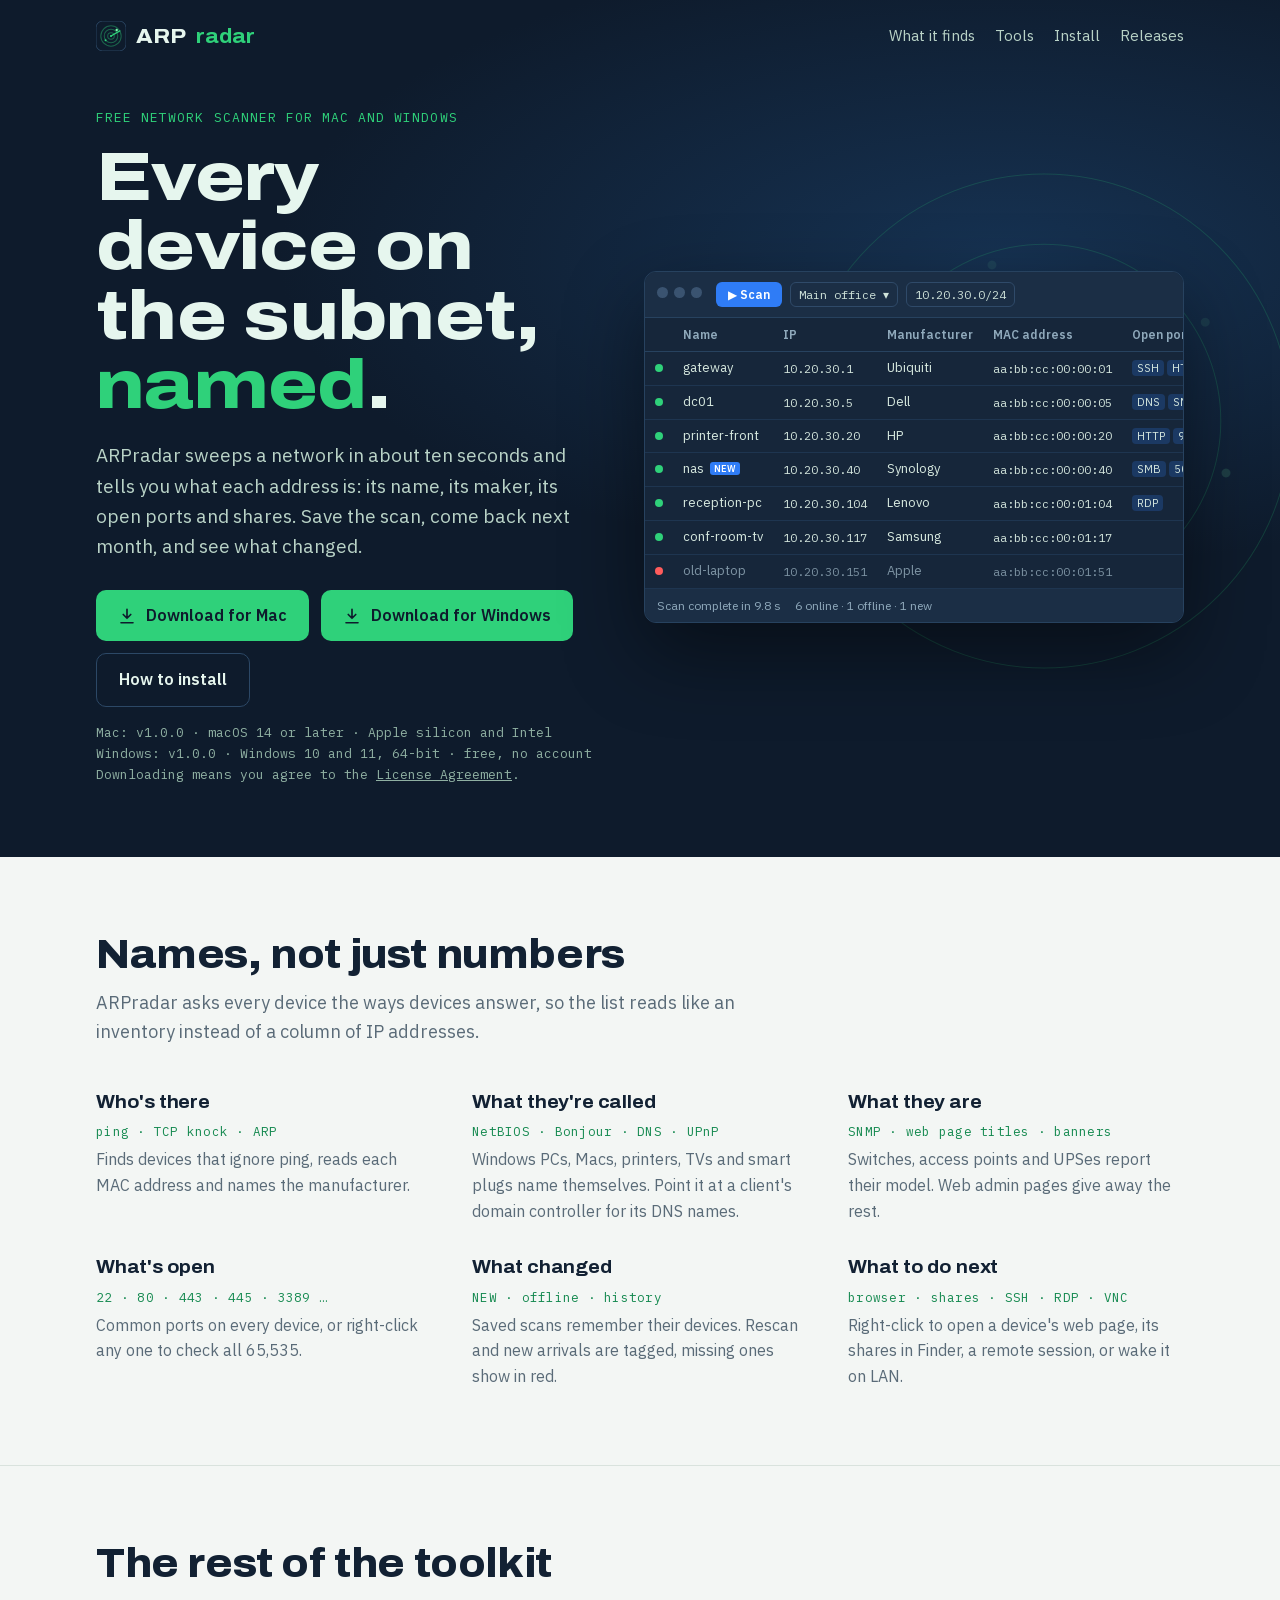
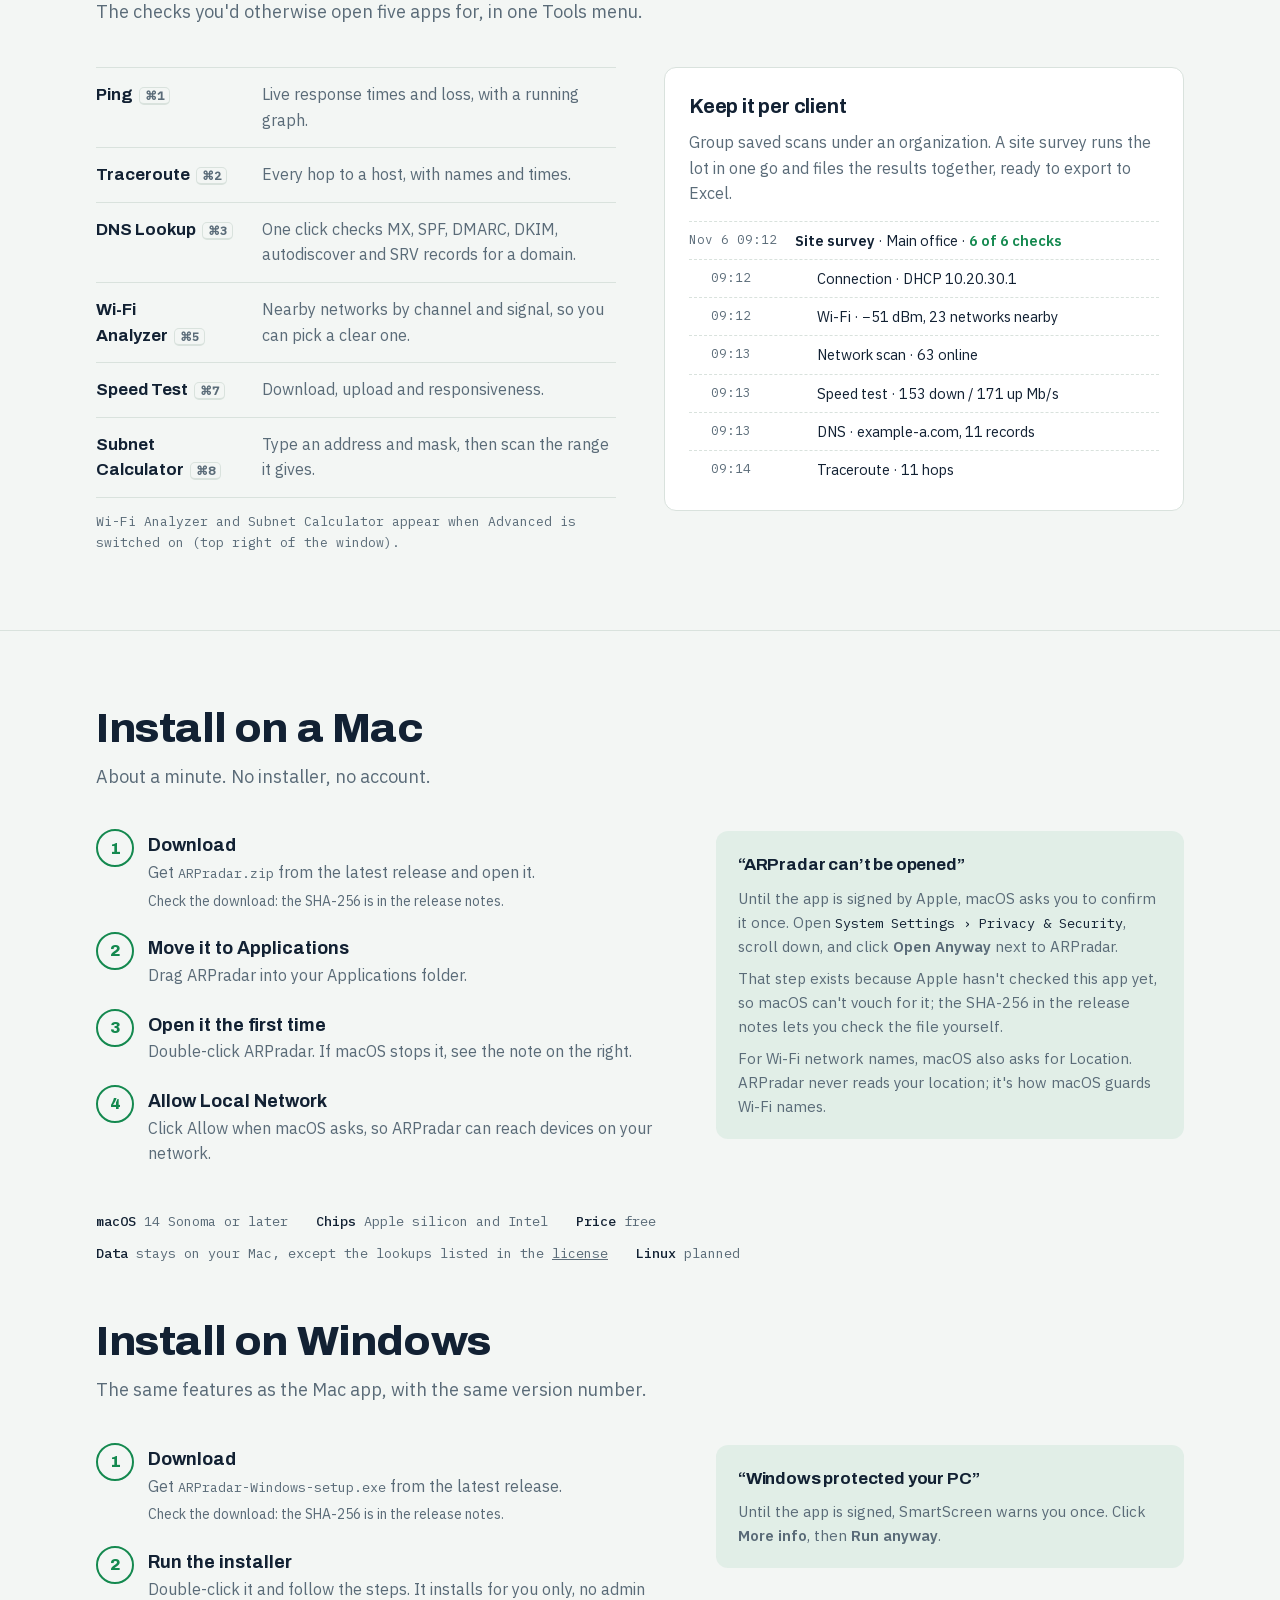
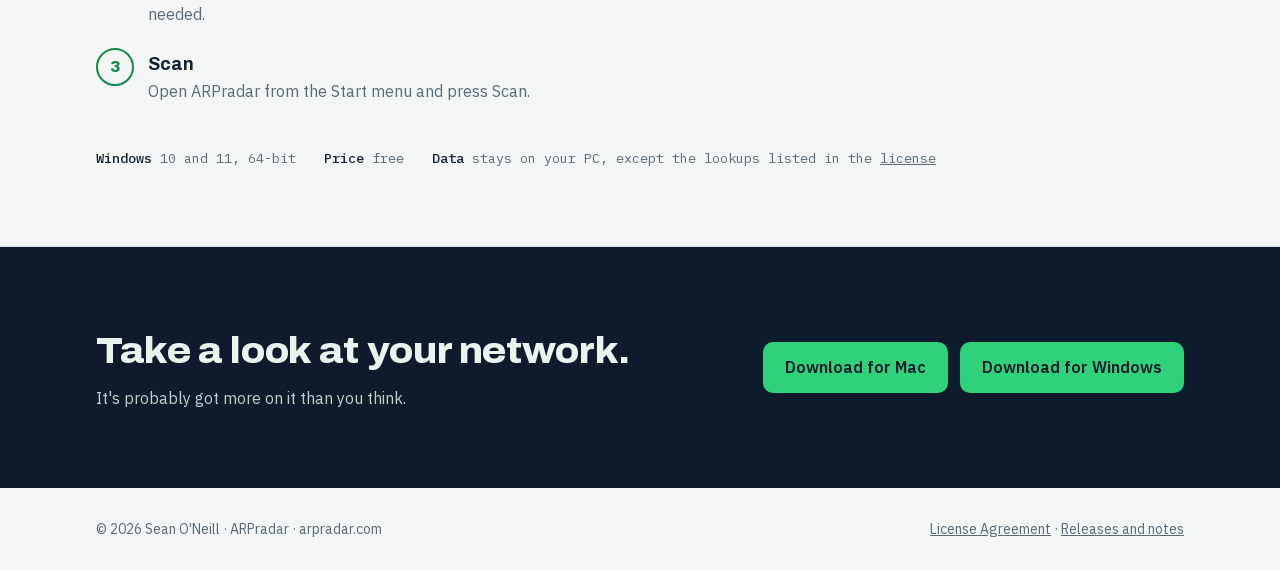
==== commit a22a5f60: "Website: 1.0.0 for Mac and Windows, Windows no longer called early; version text reads the shared re" ====
--- a/index.html
+++ b/index.html
@@ -177,7 +177,7 @@
           </a>
           <a class="btn btn-ghost" href="#install">How to install</a>
         </div>
-        <div class="fine">Mac: <span id="v-mac">v0.3</span> · macOS 14 or later · Apple silicon and Intel<br>Windows: <span id="v-win">v0.9</span> (early) · Windows 10 and 11, 64-bit · free, no account<br>Downloading means you agree to the <a href="license.html" style="color:inherit;text-decoration:underline">License Agreement</a>.</div>
+        <div class="fine">Mac: <span id="v-mac">v1.0.0</span> · macOS 14 or later · Apple silicon and Intel<br>Windows: <span id="v-win">v1.0.0</span> · Windows 10 and 11, 64-bit · free, no account<br>Downloading means you agree to the <a href="license.html" style="color:inherit;text-decoration:underline">License Agreement</a>.</div>
       </div>
 
       <div class="scope">
@@ -263,7 +263,7 @@
     </div>
     <div class="specs"><span><b>macOS</b> 14 Sonoma or later</span><span><b>Chips</b> Apple silicon and Intel</span><span><b>Price</b> free</span><span><b>Data</b> stays on your Mac, except the lookups listed in the <a href="license.html#data">license</a></span><span><b>Linux</b> planned</span></div>
 
-    <div class="sec-head" style="margin-top:56px"><h2>Install on Windows</h2><p>An early version: most of the Mac app's features, still being tested.</p></div>
+    <div class="sec-head" style="margin-top:56px"><h2>Install on Windows</h2><p>The same features as the Mac app, with the same version number.</p></div>
     <div class="install">
       <ol class="steps">
         <li><b>Download</b><span>Get <span class="path">ARPradar-Windows-setup.exe</span> from the latest release.</span><span class="check">Check the download: the SHA-256 is in the release notes.</span></li>
@@ -335,6 +335,7 @@
         if(!d)return;
         var name=String(d.name||'')+' '+String(d.tag_name||'');
         var m=/(\d+\.\d+\.\d+) \(Mac\)/.exec(name), w=/(\d+\.\d+\.\d+) \(Windows/.exec(name);
+        var both=/(\d+\.\d+\.\d+) \(Mac and Windows\)/.exec(name); if(both){m=both;w=both;}
         var em=document.getElementById('v-mac'), ew=document.getElementById('v-win');
         if(m&&em)em.textContent='v'+m[1];
         if(w&&ew)ew.textContent='v'+w[1];
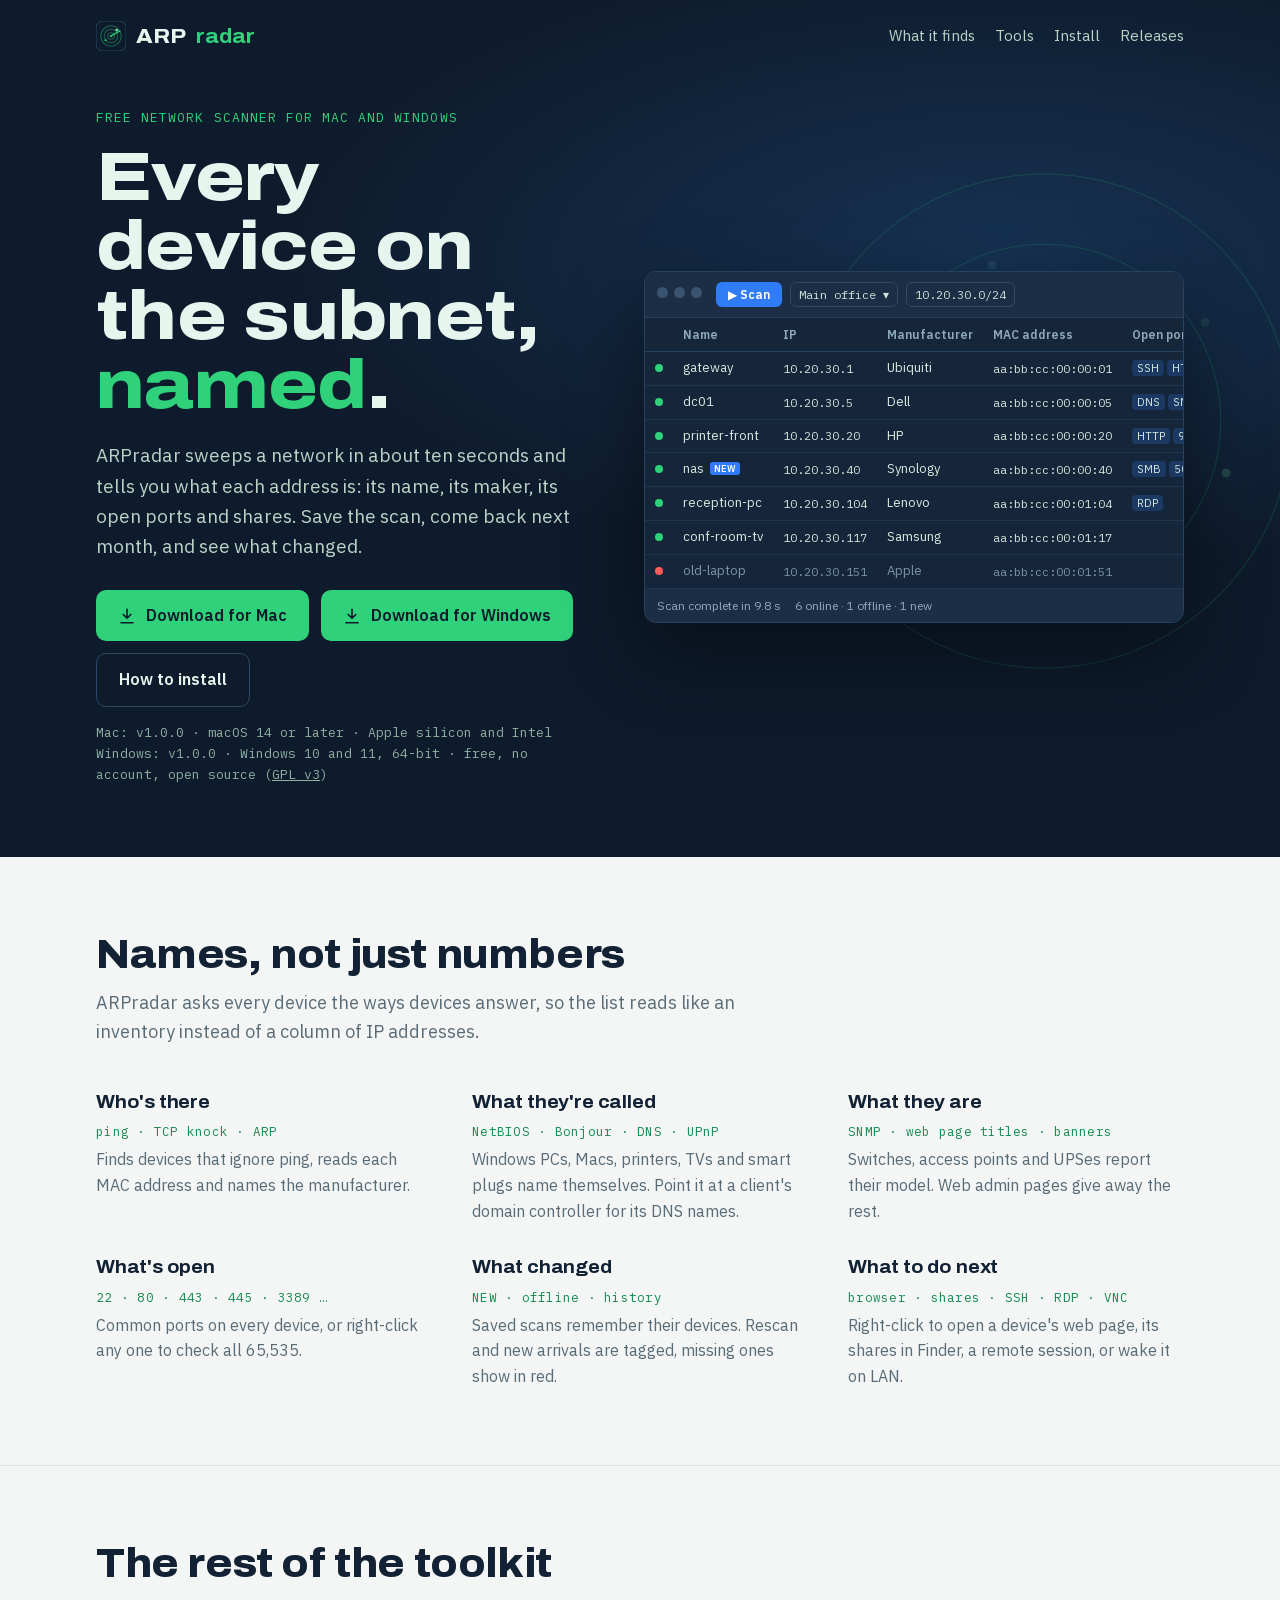
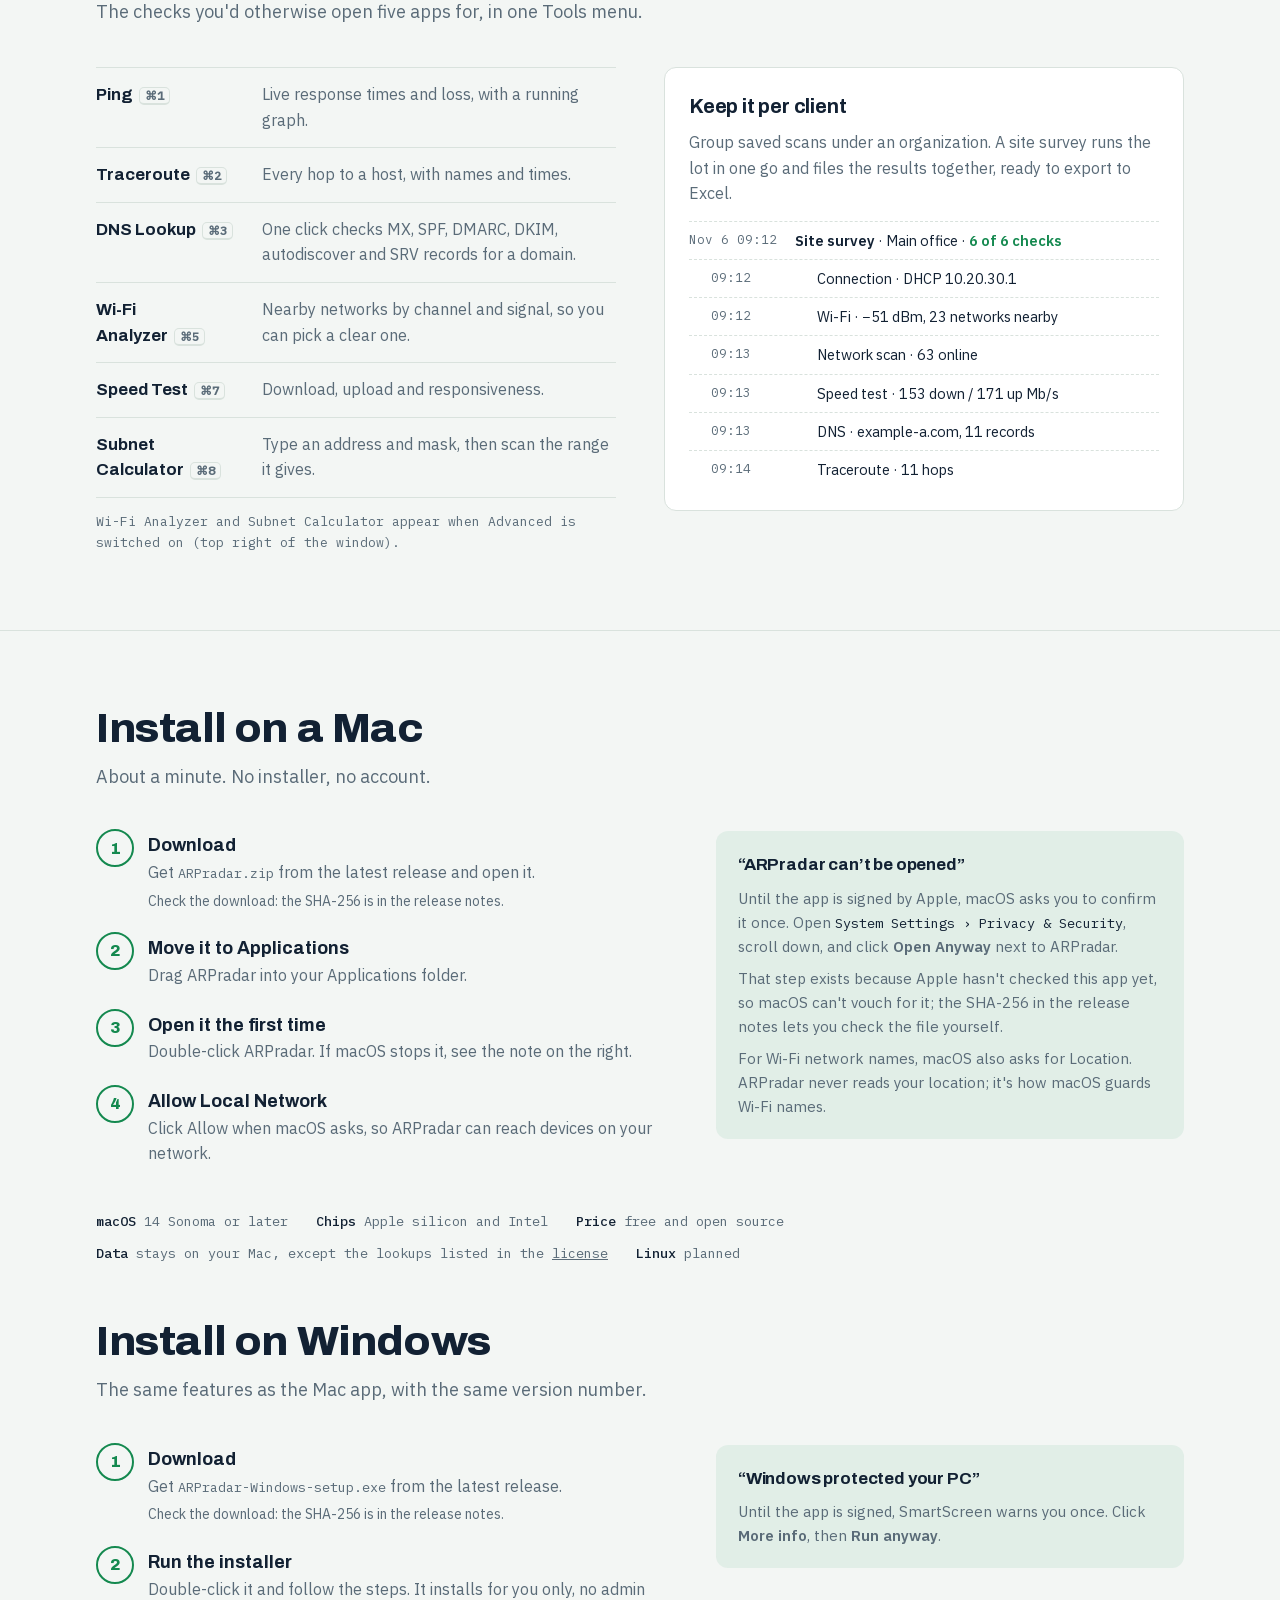
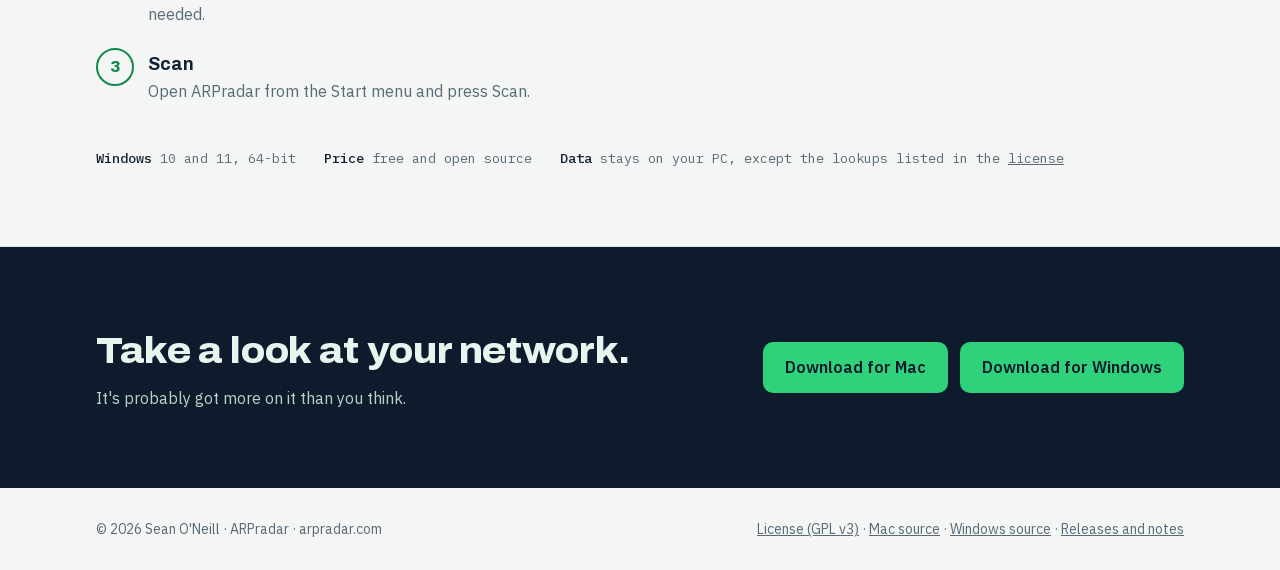
==== commit 5fef8476: "License page: ARPradar is now open source (GPL-3.0-or-later); source links in the footer Co-Authored" ====
--- a/index.html
+++ b/index.html
@@ -177,7 +177,7 @@
           </a>
           <a class="btn btn-ghost" href="#install">How to install</a>
         </div>
-        <div class="fine">Mac: <span id="v-mac">v1.0.0</span> · macOS 14 or later · Apple silicon and Intel<br>Windows: <span id="v-win">v1.0.0</span> · Windows 10 and 11, 64-bit · free, no account<br>Downloading means you agree to the <a href="license.html" style="color:inherit;text-decoration:underline">License Agreement</a>.</div>
+        <div class="fine">Mac: <span id="v-mac">v1.0.0</span> · macOS 14 or later · Apple silicon and Intel<br>Windows: <span id="v-win">v1.0.0</span> · Windows 10 and 11, 64-bit · free, no account, open source (<a href="license.html" style="color:inherit;text-decoration:underline">GPL v3</a>)</div>
       </div>
 
       <div class="scope">
@@ -261,7 +261,7 @@
         <p>For Wi-Fi network names, macOS also asks for Location. ARPradar never reads your location; it's how macOS guards Wi-Fi names.</p>
       </div>
     </div>
-    <div class="specs"><span><b>macOS</b> 14 Sonoma or later</span><span><b>Chips</b> Apple silicon and Intel</span><span><b>Price</b> free</span><span><b>Data</b> stays on your Mac, except the lookups listed in the <a href="license.html#data">license</a></span><span><b>Linux</b> planned</span></div>
+    <div class="specs"><span><b>macOS</b> 14 Sonoma or later</span><span><b>Chips</b> Apple silicon and Intel</span><span><b>Price</b> free and open source</span><span><b>Data</b> stays on your Mac, except the lookups listed in the <a href="license.html#data">license</a></span><span><b>Linux</b> planned</span></div>
 
     <div class="sec-head" style="margin-top:56px"><h2>Install on Windows</h2><p>The same features as the Mac app, with the same version number.</p></div>
     <div class="install">
@@ -275,7 +275,7 @@
         <p>Until the app is signed, SmartScreen warns you once. Click <b>More info</b>, then <b>Run anyway</b>.</p>
       </div>
     </div>
-    <div class="specs"><span><b>Windows</b> 10 and 11, 64-bit</span><span><b>Price</b> free</span><span><b>Data</b> stays on your PC, except the lookups listed in the <a href="license.html#data">license</a></span></div>
+    <div class="specs"><span><b>Windows</b> 10 and 11, 64-bit</span><span><b>Price</b> free and open source</span><span><b>Data</b> stays on your PC, except the lookups listed in the <a href="license.html#data">license</a></span></div>
   </div></section>
 
   <section class="dl"><div class="wrap">
@@ -284,7 +284,7 @@
   </div></section>
 </main>
 
-<footer><div class="wrap"><span>© 2026 Sean O'Neill · ARPradar · arpradar.com</span><span><a href="license.html">License Agreement</a> · <a href="https://github.com/saoneill01-a11y/arpradar/releases">Releases and notes</a></span></div></footer>
+<footer><div class="wrap"><span>© 2026 Sean O'Neill · ARPradar · arpradar.com</span><span><a href="license.html">License (GPL v3)</a> · <a href="https://github.com/saoneill01-a11y/arpspy">Mac source</a> · <a href="https://github.com/saoneill01-a11y/arpradar-windows">Windows source</a> · <a href="https://github.com/saoneill01-a11y/arpradar/releases">Releases and notes</a></span></div></footer>
 
 <script>
 (function(){
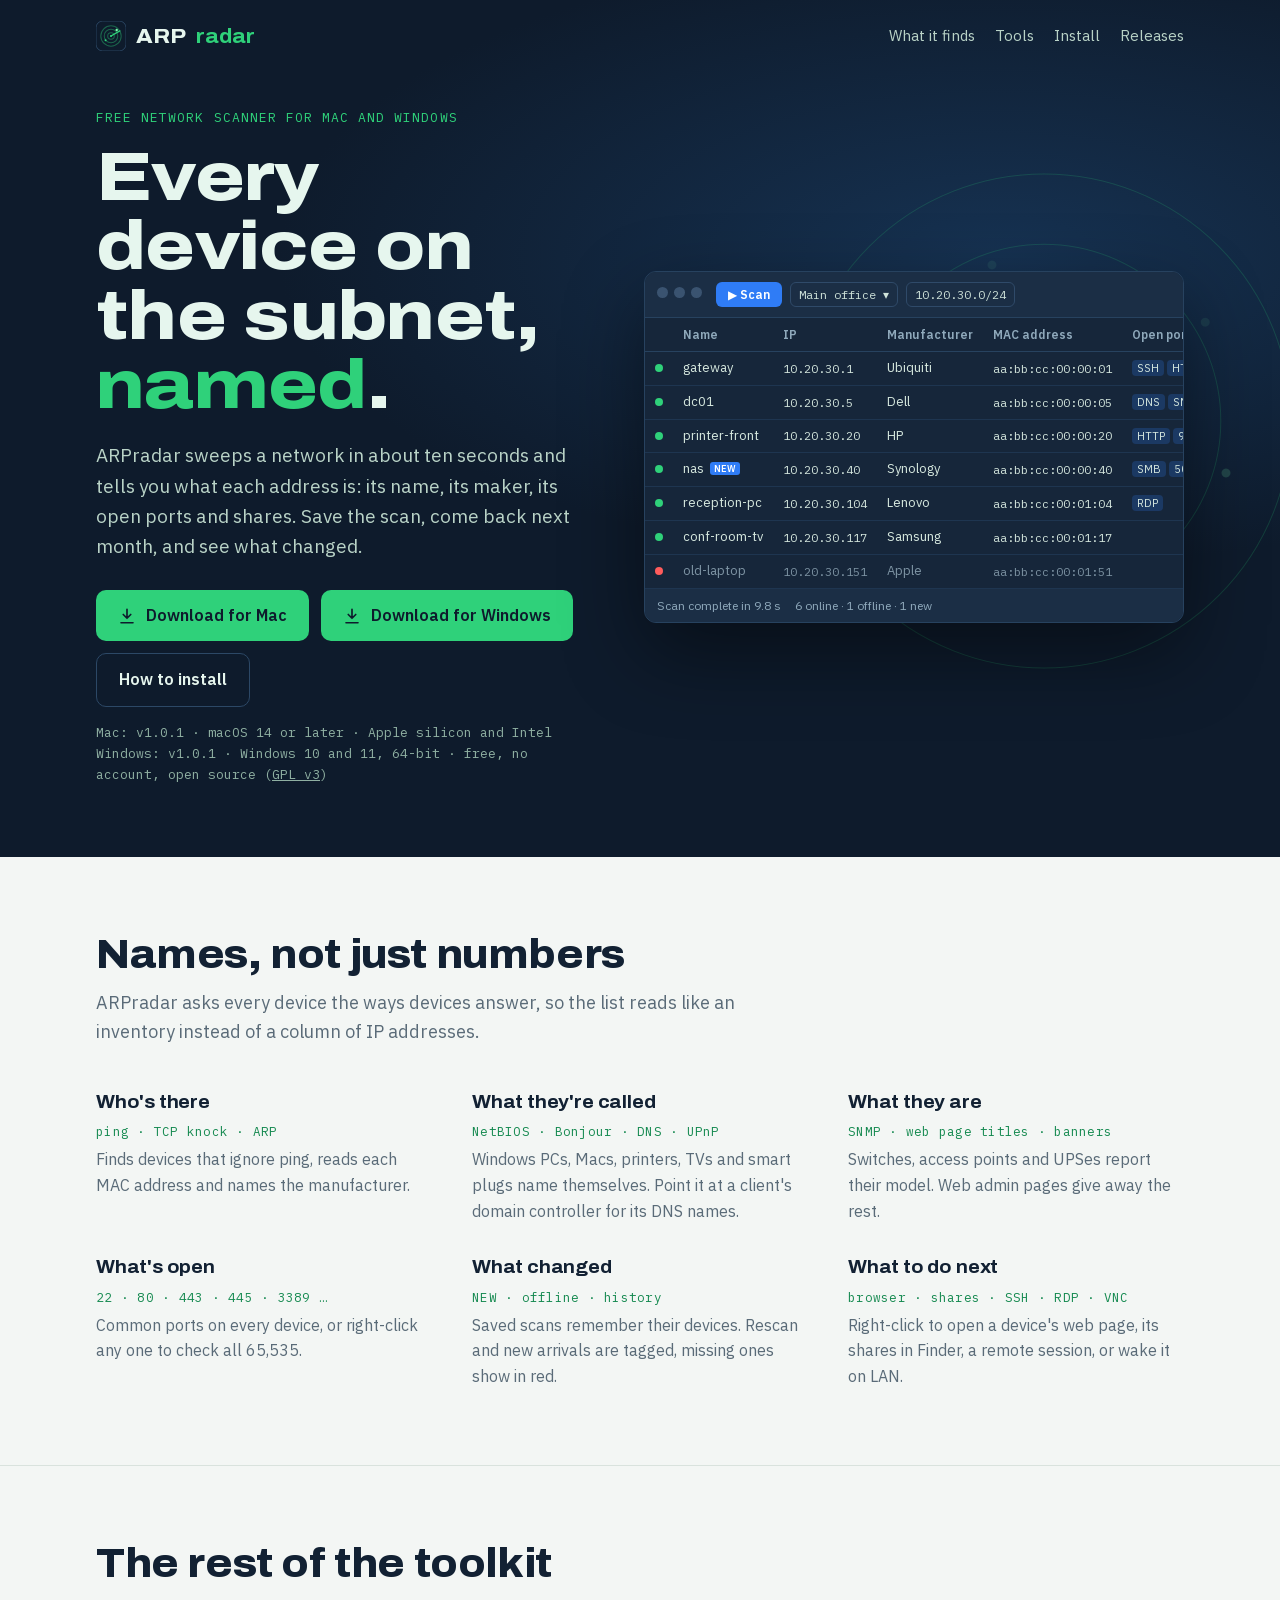
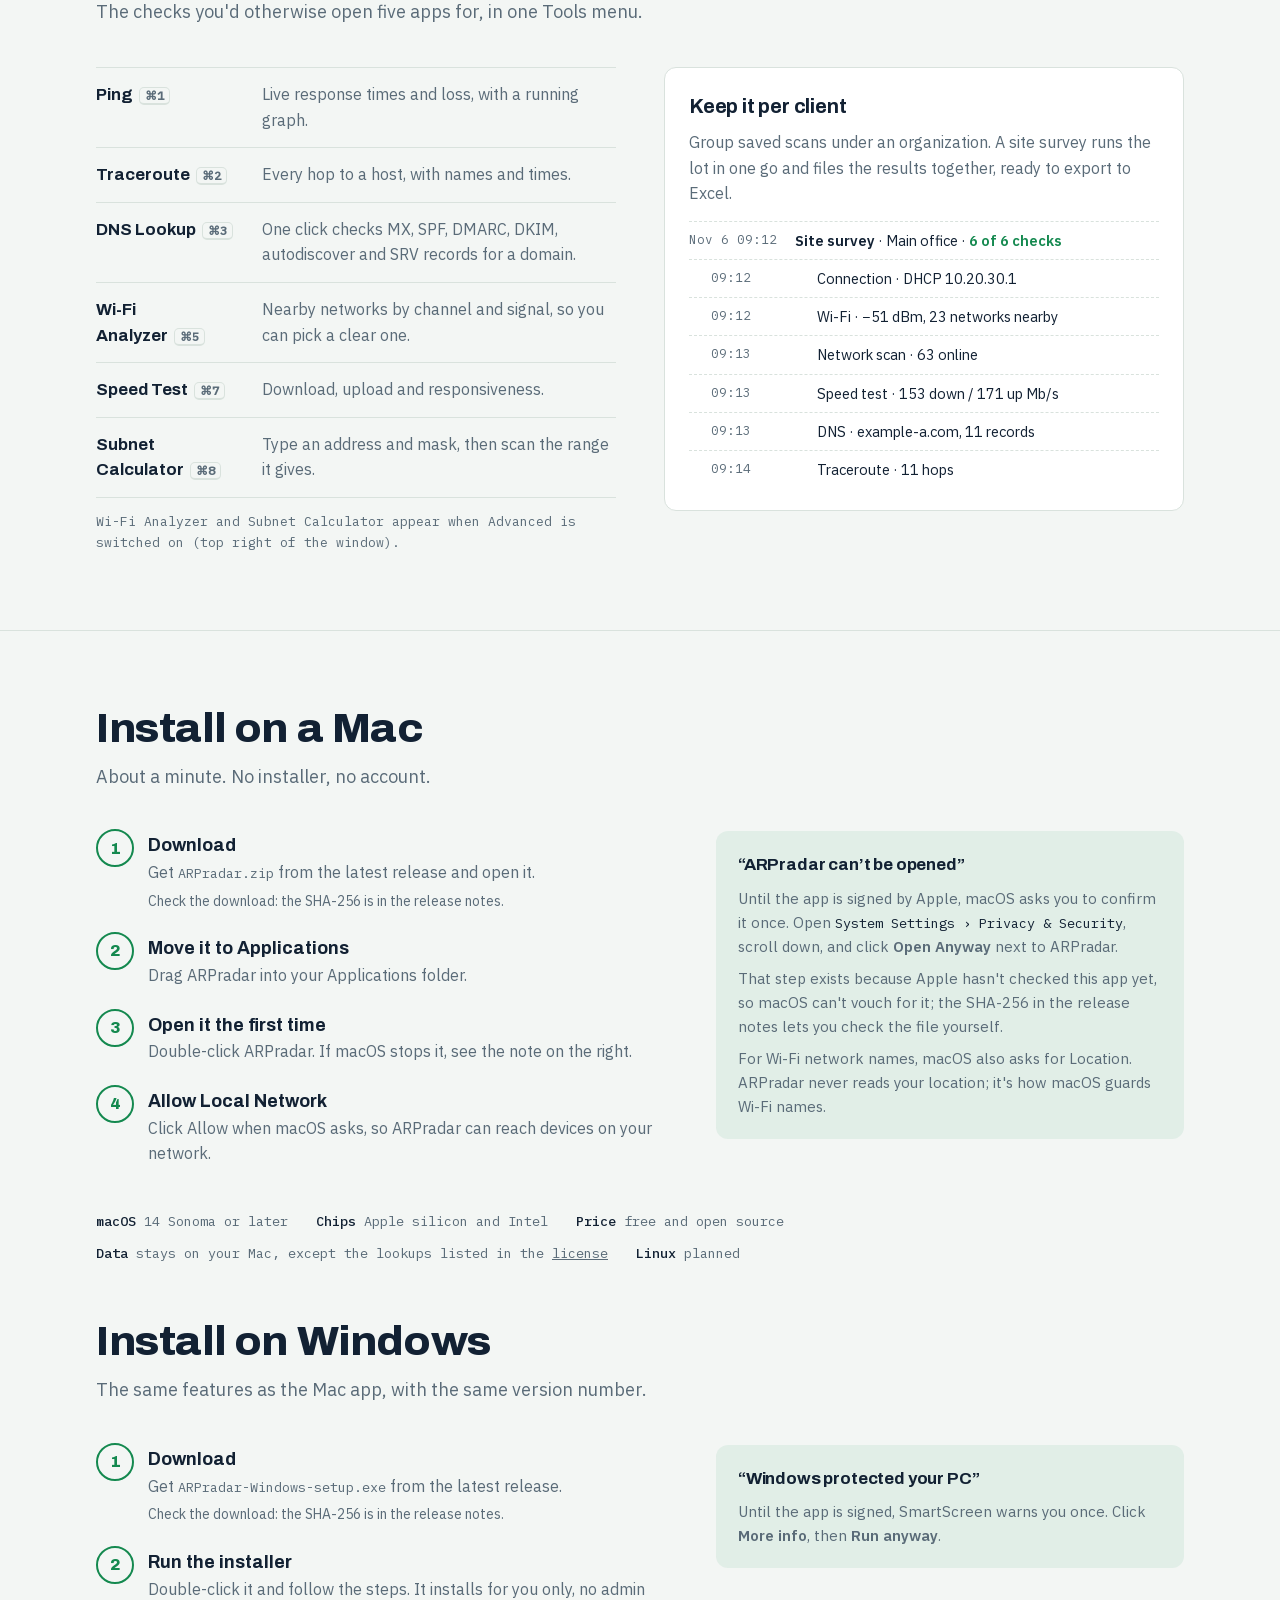
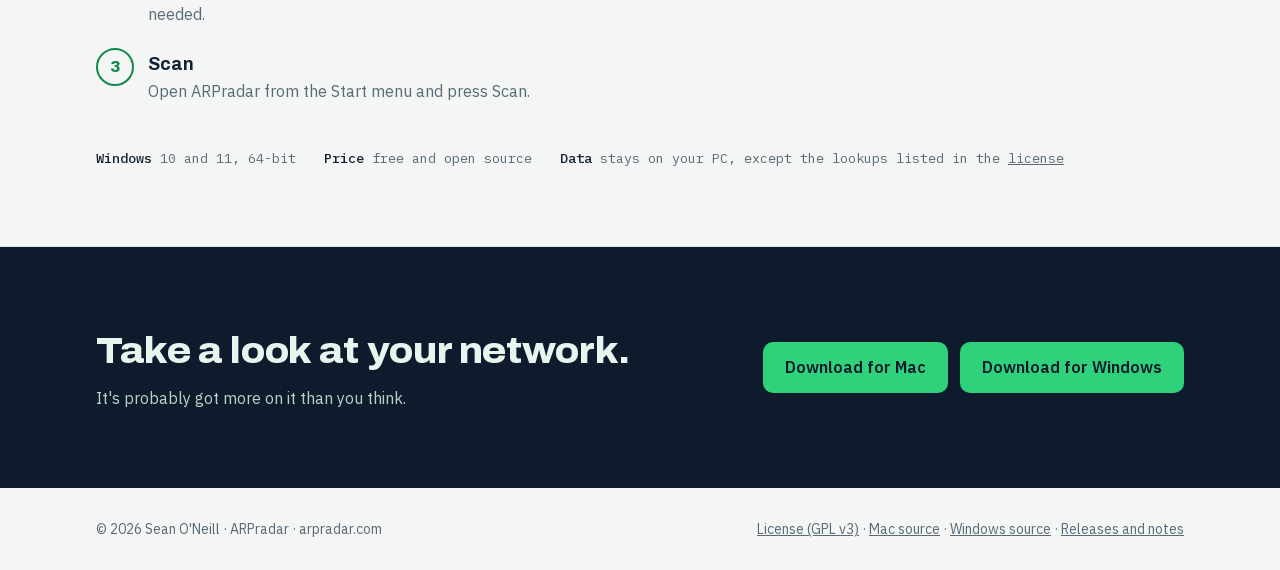
==== commit f77e8a5f: "Website: version text 1.0.1 Co-Authored-By: Claude Opus 5.5 <noreply@anthropic.com>" ====
--- a/index.html
+++ b/index.html
@@ -177,7 +177,7 @@
           </a>
           <a class="btn btn-ghost" href="#install">How to install</a>
         </div>
-        <div class="fine">Mac: <span id="v-mac">v1.0.0</span> · macOS 14 or later · Apple silicon and Intel<br>Windows: <span id="v-win">v1.0.0</span> · Windows 10 and 11, 64-bit · free, no account, open source (<a href="license.html" style="color:inherit;text-decoration:underline">GPL v3</a>)</div>
+        <div class="fine">Mac: <span id="v-mac">v1.0.1</span> · macOS 14 or later · Apple silicon and Intel<br>Windows: <span id="v-win">v1.0.1</span> · Windows 10 and 11, 64-bit · free, no account, open source (<a href="license.html" style="color:inherit;text-decoration:underline">GPL v3</a>)</div>
       </div>
 
       <div class="scope">
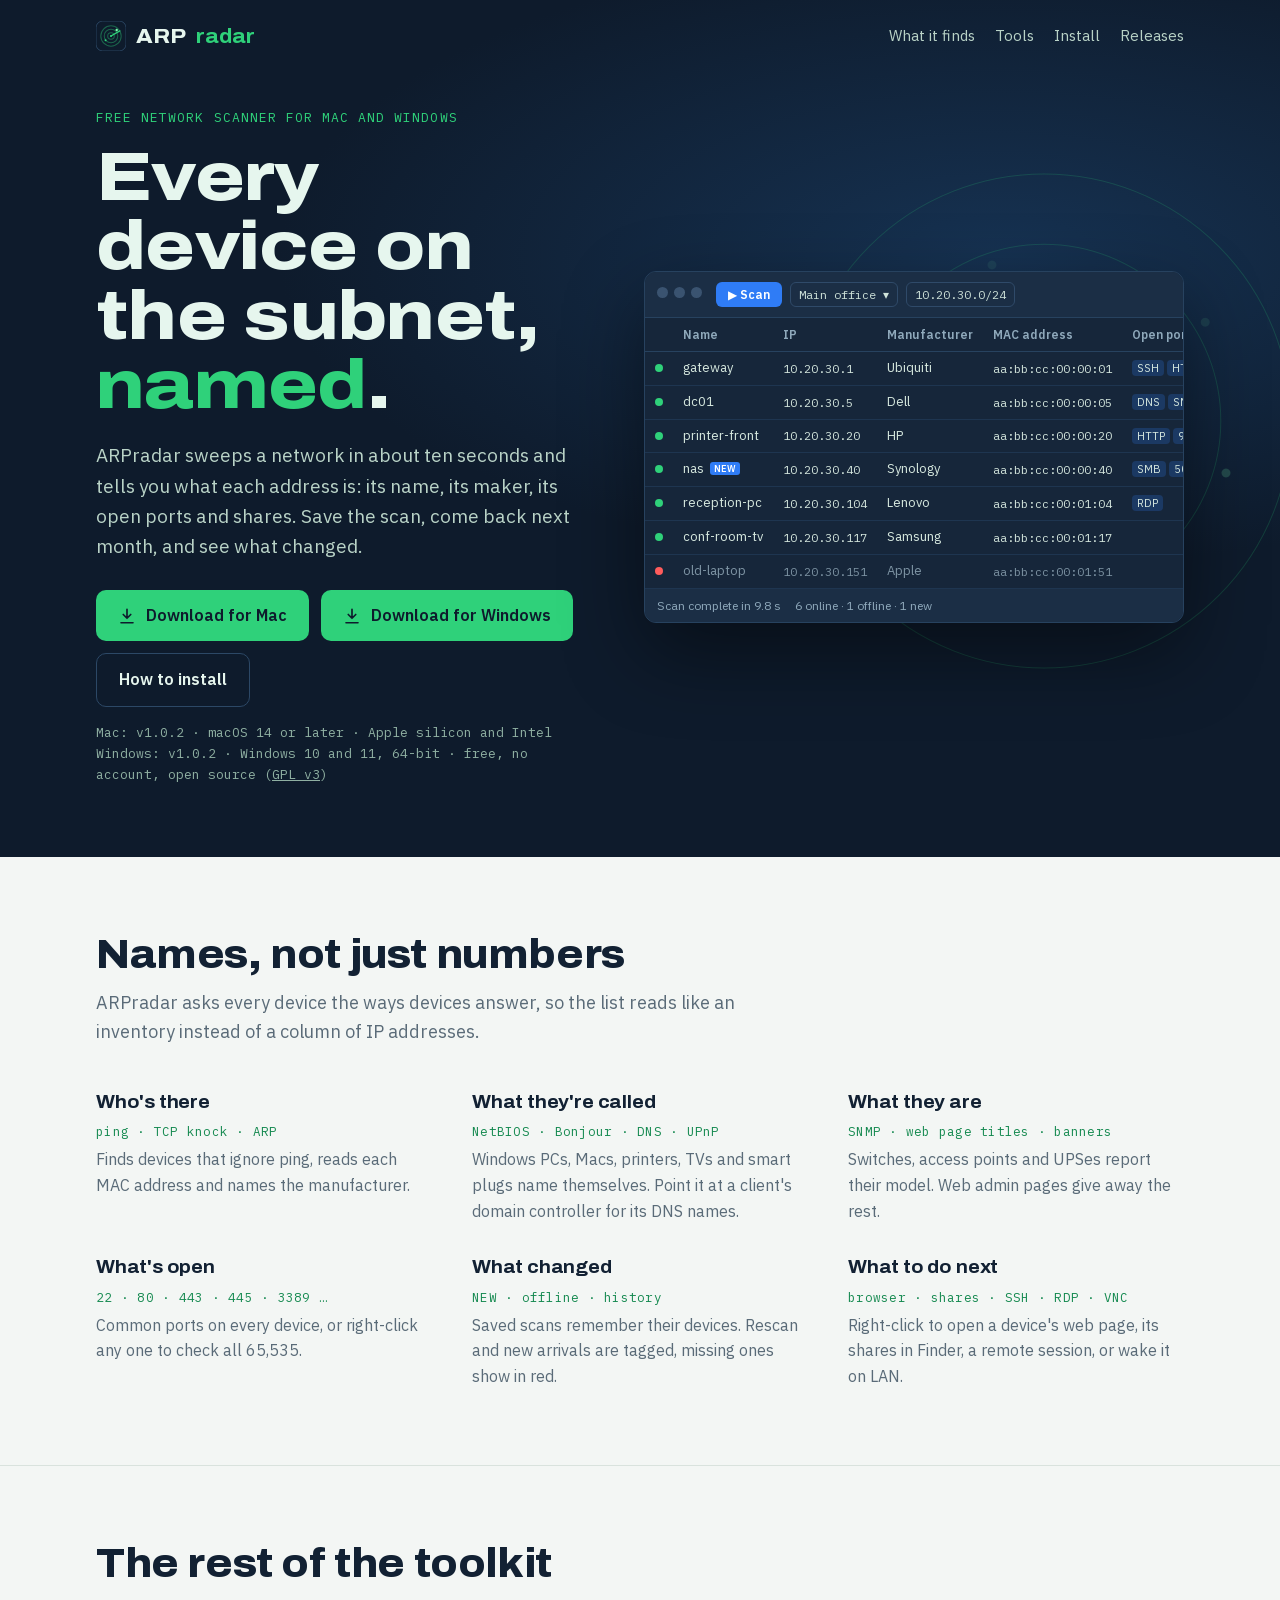
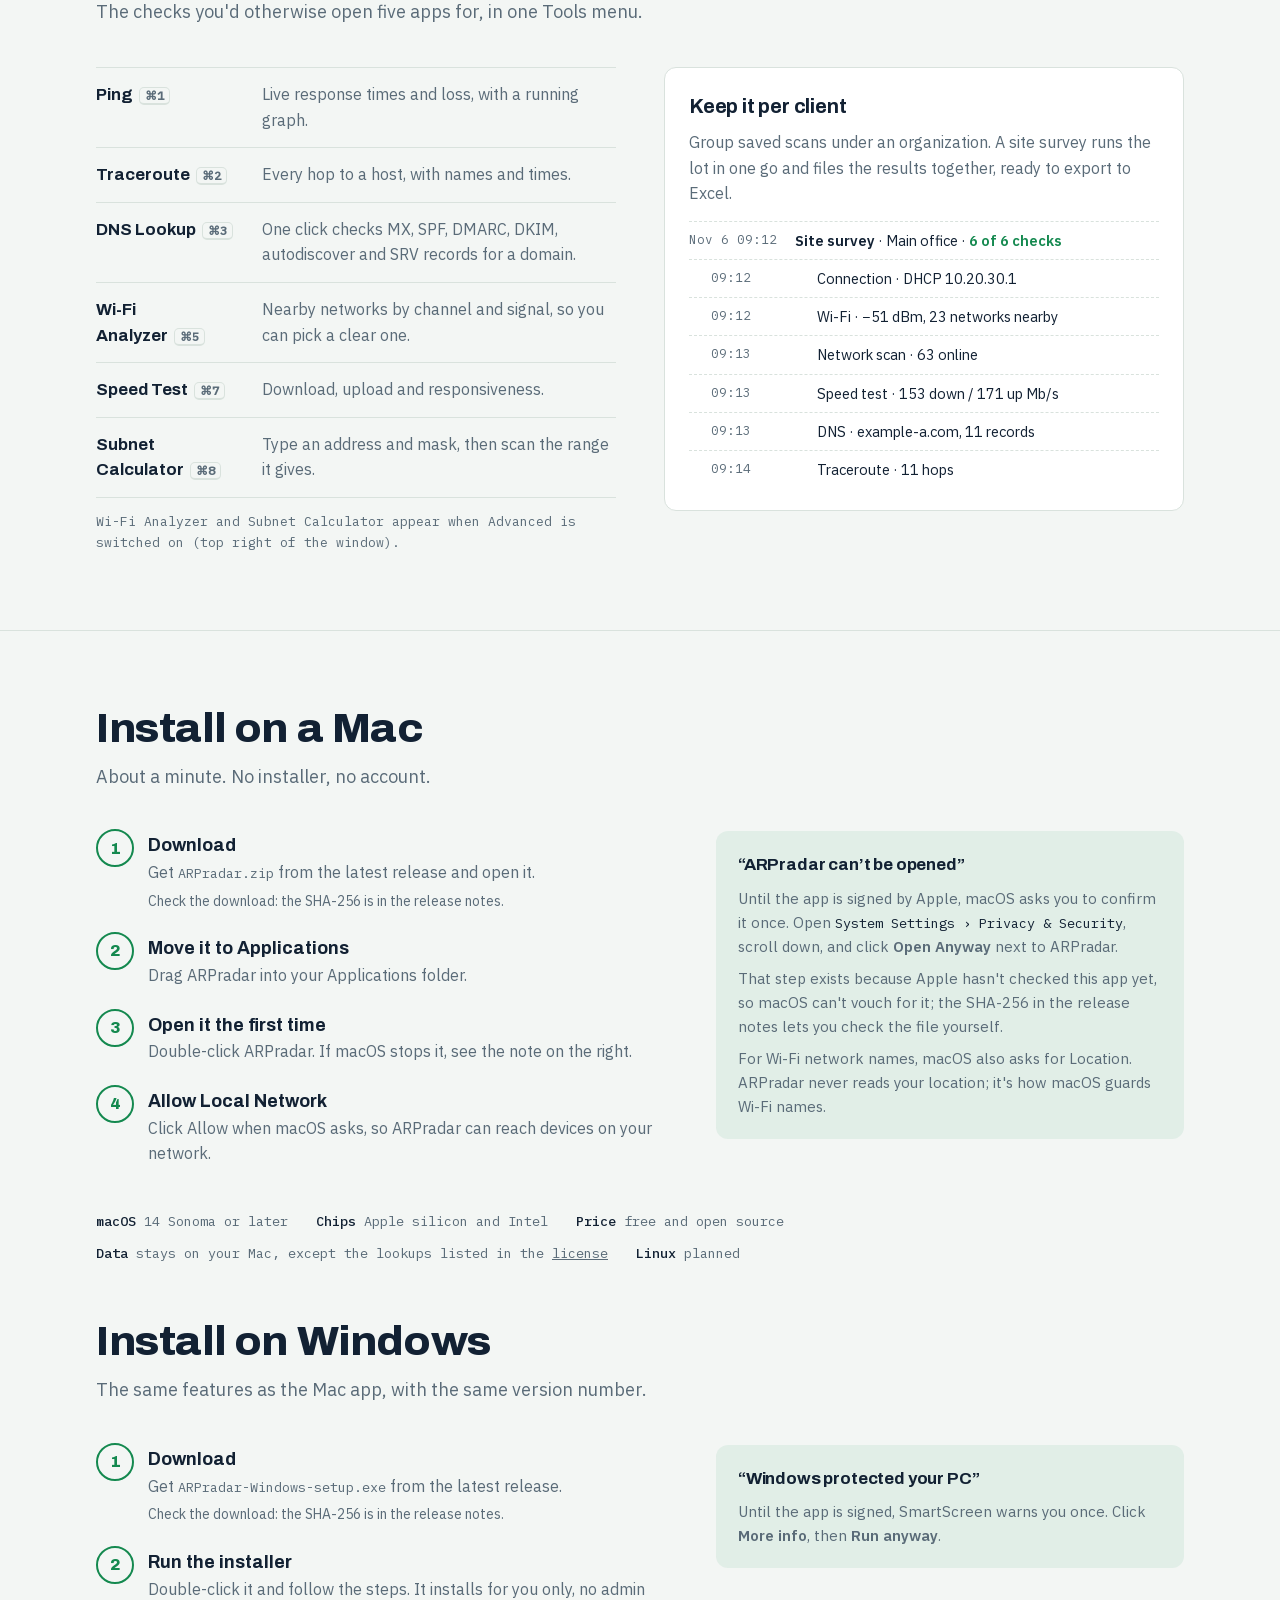
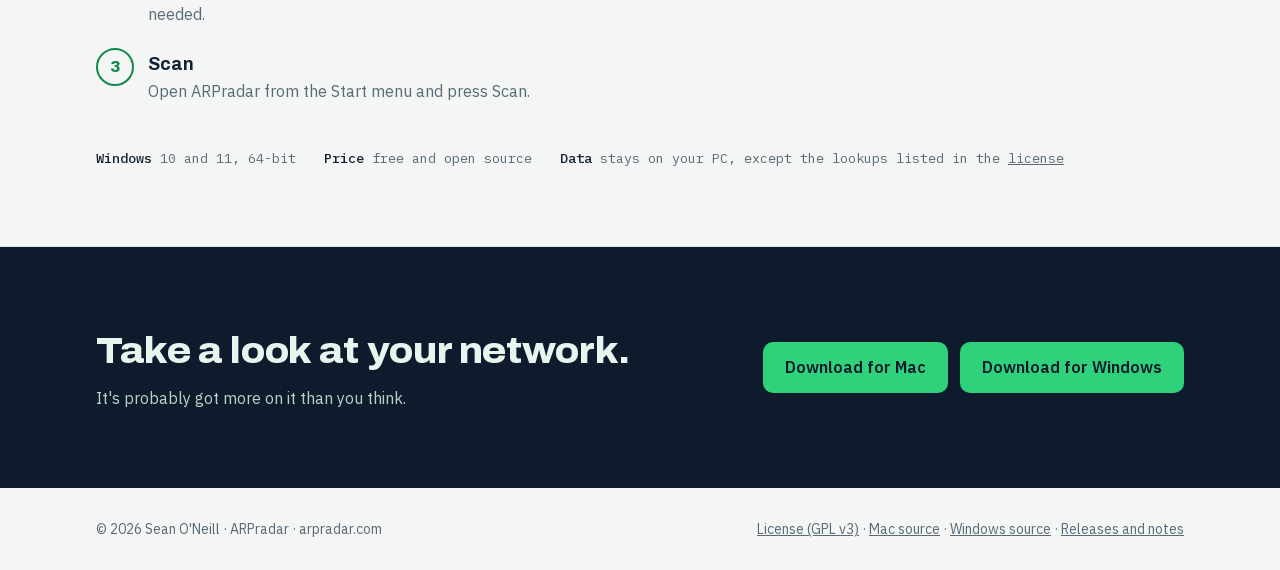
==== commit 0d002431: "Website: version text 1.0.2 Co-Authored-By: Claude Opus 5.5 <noreply@anthropic.com>" ====
--- a/index.html
+++ b/index.html
@@ -177,7 +177,7 @@
           </a>
           <a class="btn btn-ghost" href="#install">How to install</a>
         </div>
-        <div class="fine">Mac: <span id="v-mac">v1.0.1</span> · macOS 14 or later · Apple silicon and Intel<br>Windows: <span id="v-win">v1.0.1</span> · Windows 10 and 11, 64-bit · free, no account, open source (<a href="license.html" style="color:inherit;text-decoration:underline">GPL v3</a>)</div>
+        <div class="fine">Mac: <span id="v-mac">v1.0.2</span> · macOS 14 or later · Apple silicon and Intel<br>Windows: <span id="v-win">v1.0.2</span> · Windows 10 and 11, 64-bit · free, no account, open source (<a href="license.html" style="color:inherit;text-decoration:underline">GPL v3</a>)</div>
       </div>
 
       <div class="scope">
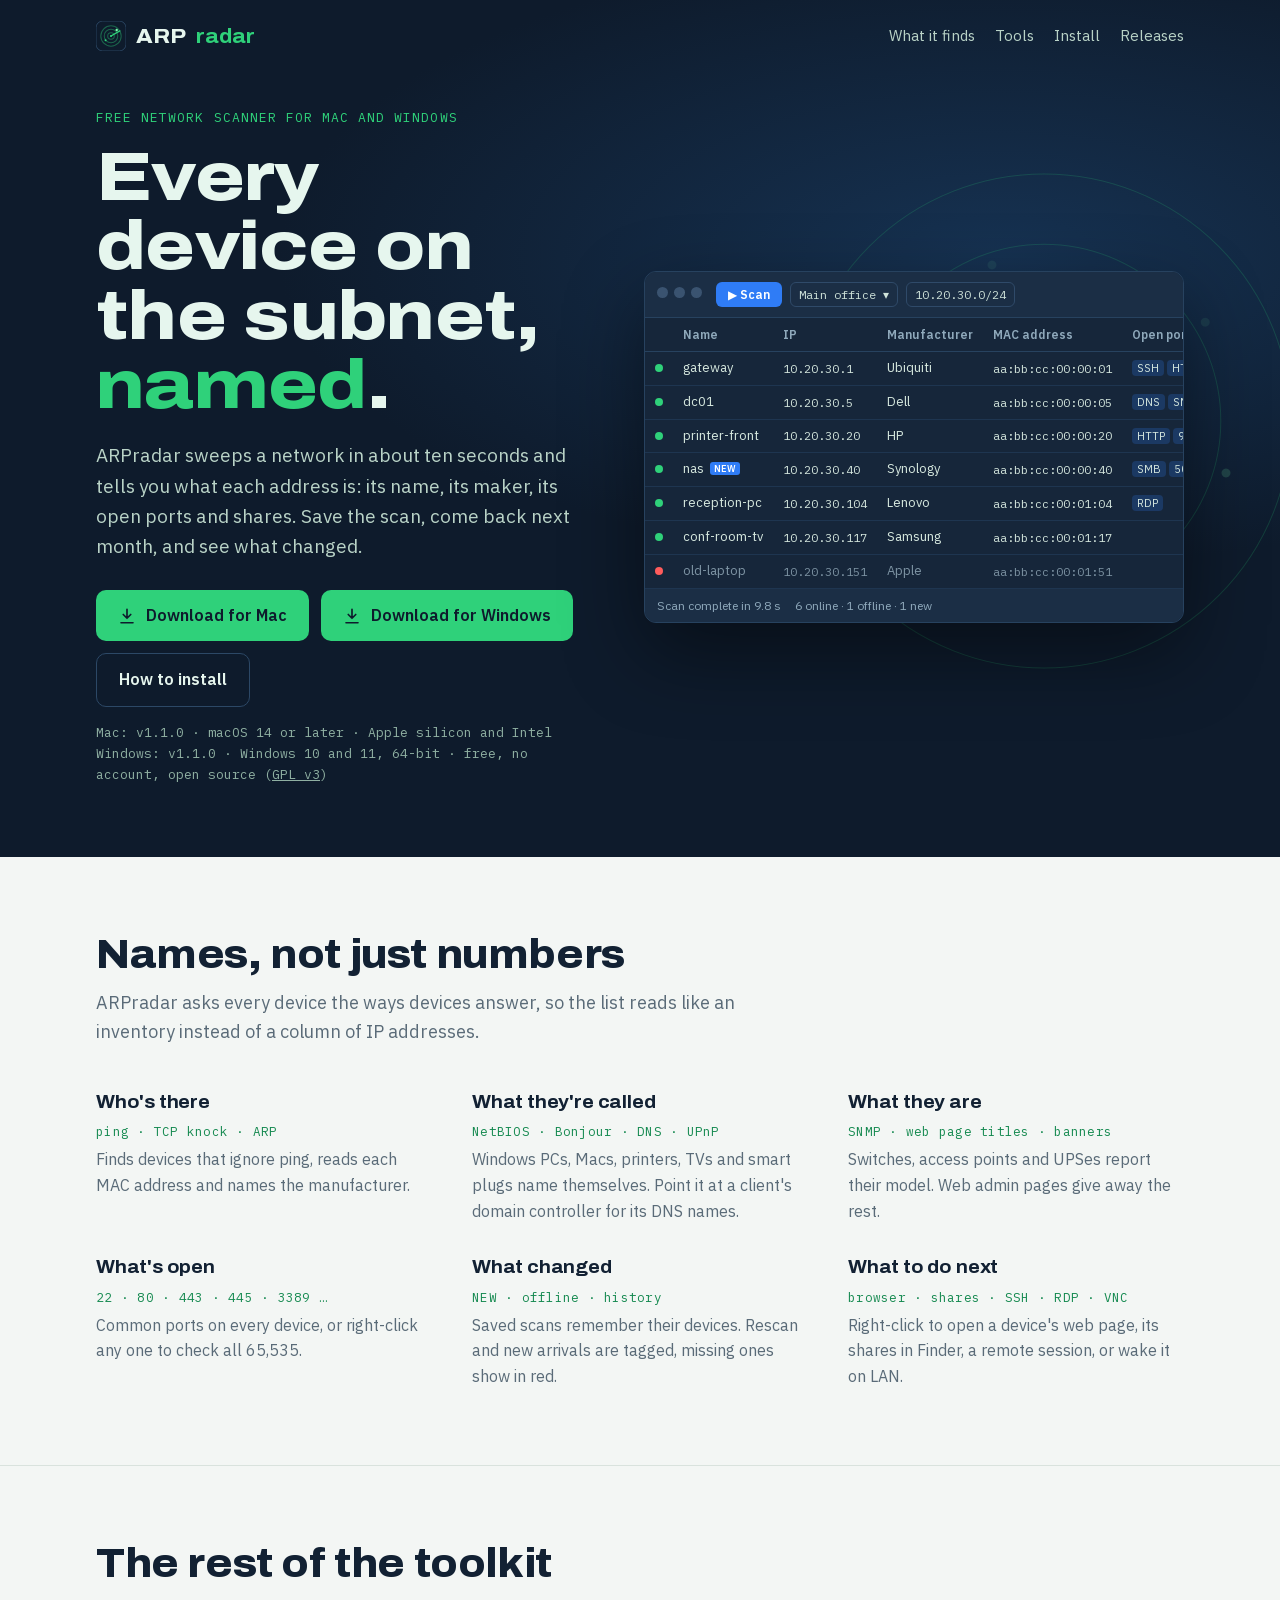
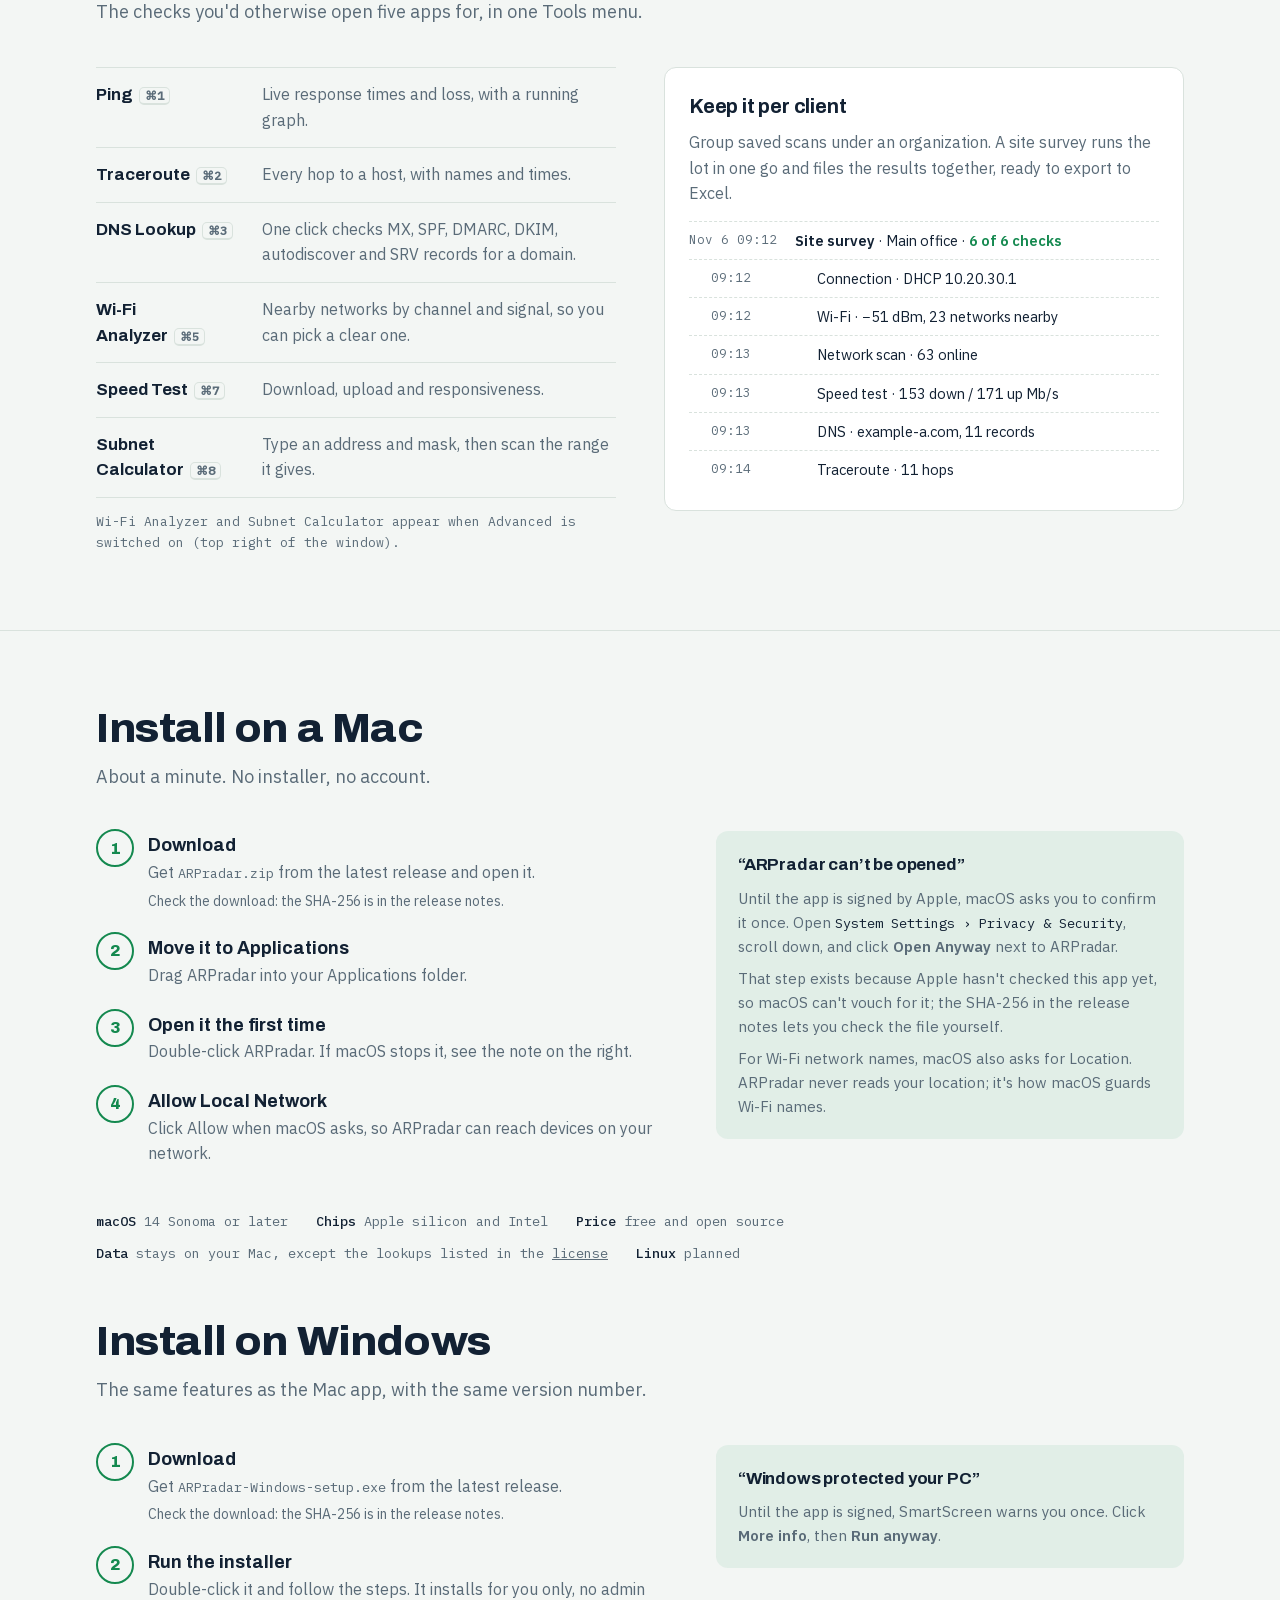
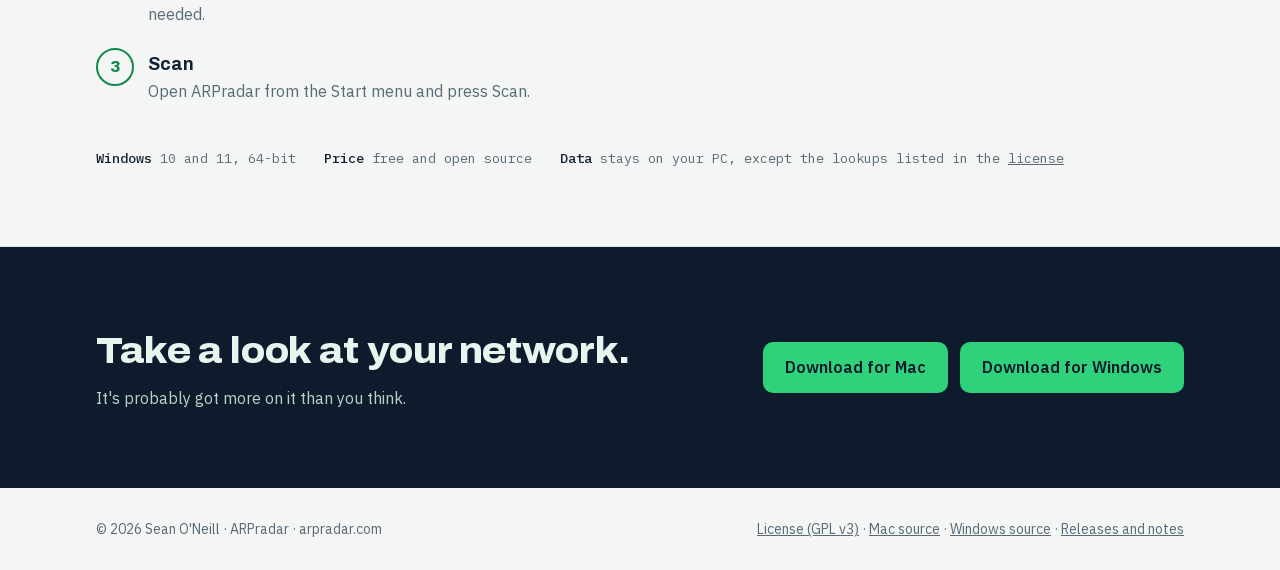
==== commit a45d644a: "Website: version text 1.1.0 Co-Authored-By: Claude Opus 5.5 <noreply@anthropic.com>" ====
--- a/index.html
+++ b/index.html
@@ -177,7 +177,7 @@
           </a>
           <a class="btn btn-ghost" href="#install">How to install</a>
         </div>
-        <div class="fine">Mac: <span id="v-mac">v1.0.2</span> · macOS 14 or later · Apple silicon and Intel<br>Windows: <span id="v-win">v1.0.2</span> · Windows 10 and 11, 64-bit · free, no account, open source (<a href="license.html" style="color:inherit;text-decoration:underline">GPL v3</a>)</div>
+        <div class="fine">Mac: <span id="v-mac">v1.1.0</span> · macOS 14 or later · Apple silicon and Intel<br>Windows: <span id="v-win">v1.1.0</span> · Windows 10 and 11, 64-bit · free, no account, open source (<a href="license.html" style="color:inherit;text-decoration:underline">GPL v3</a>)</div>
       </div>
 
       <div class="scope">
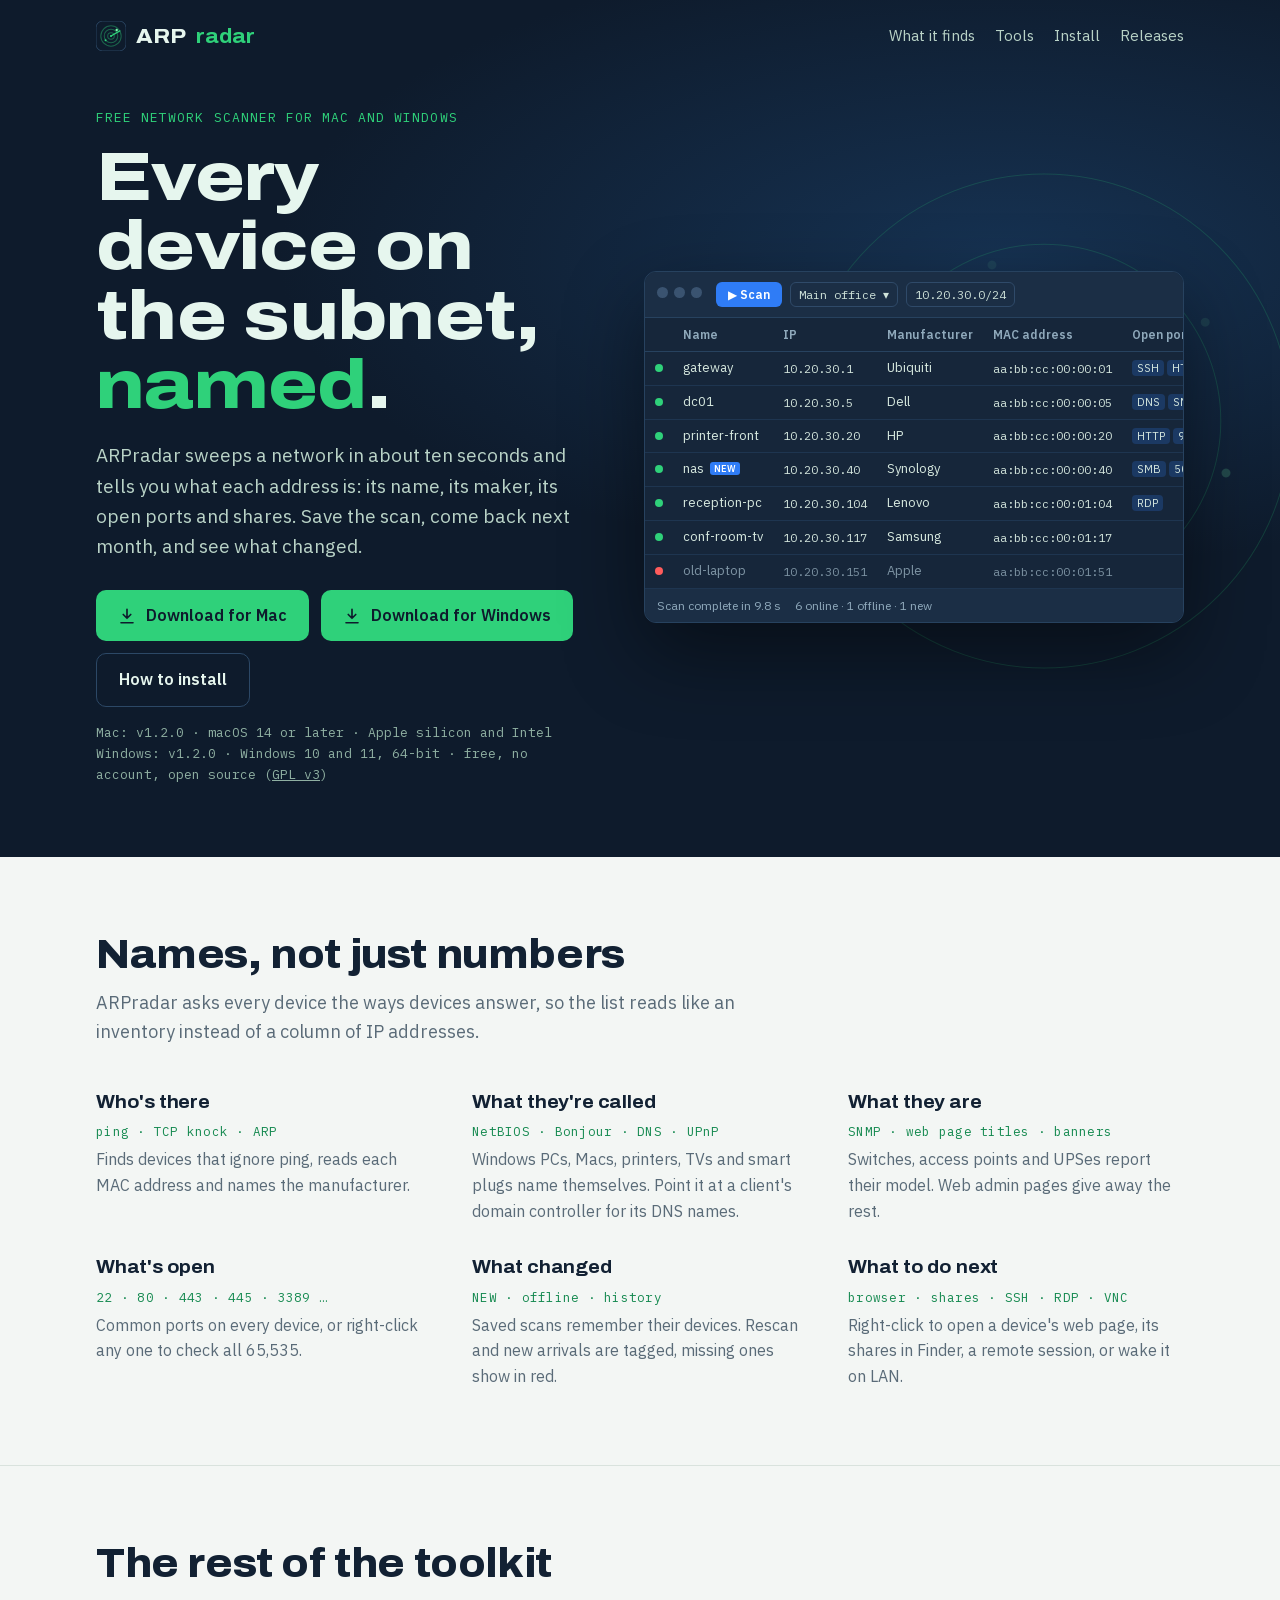
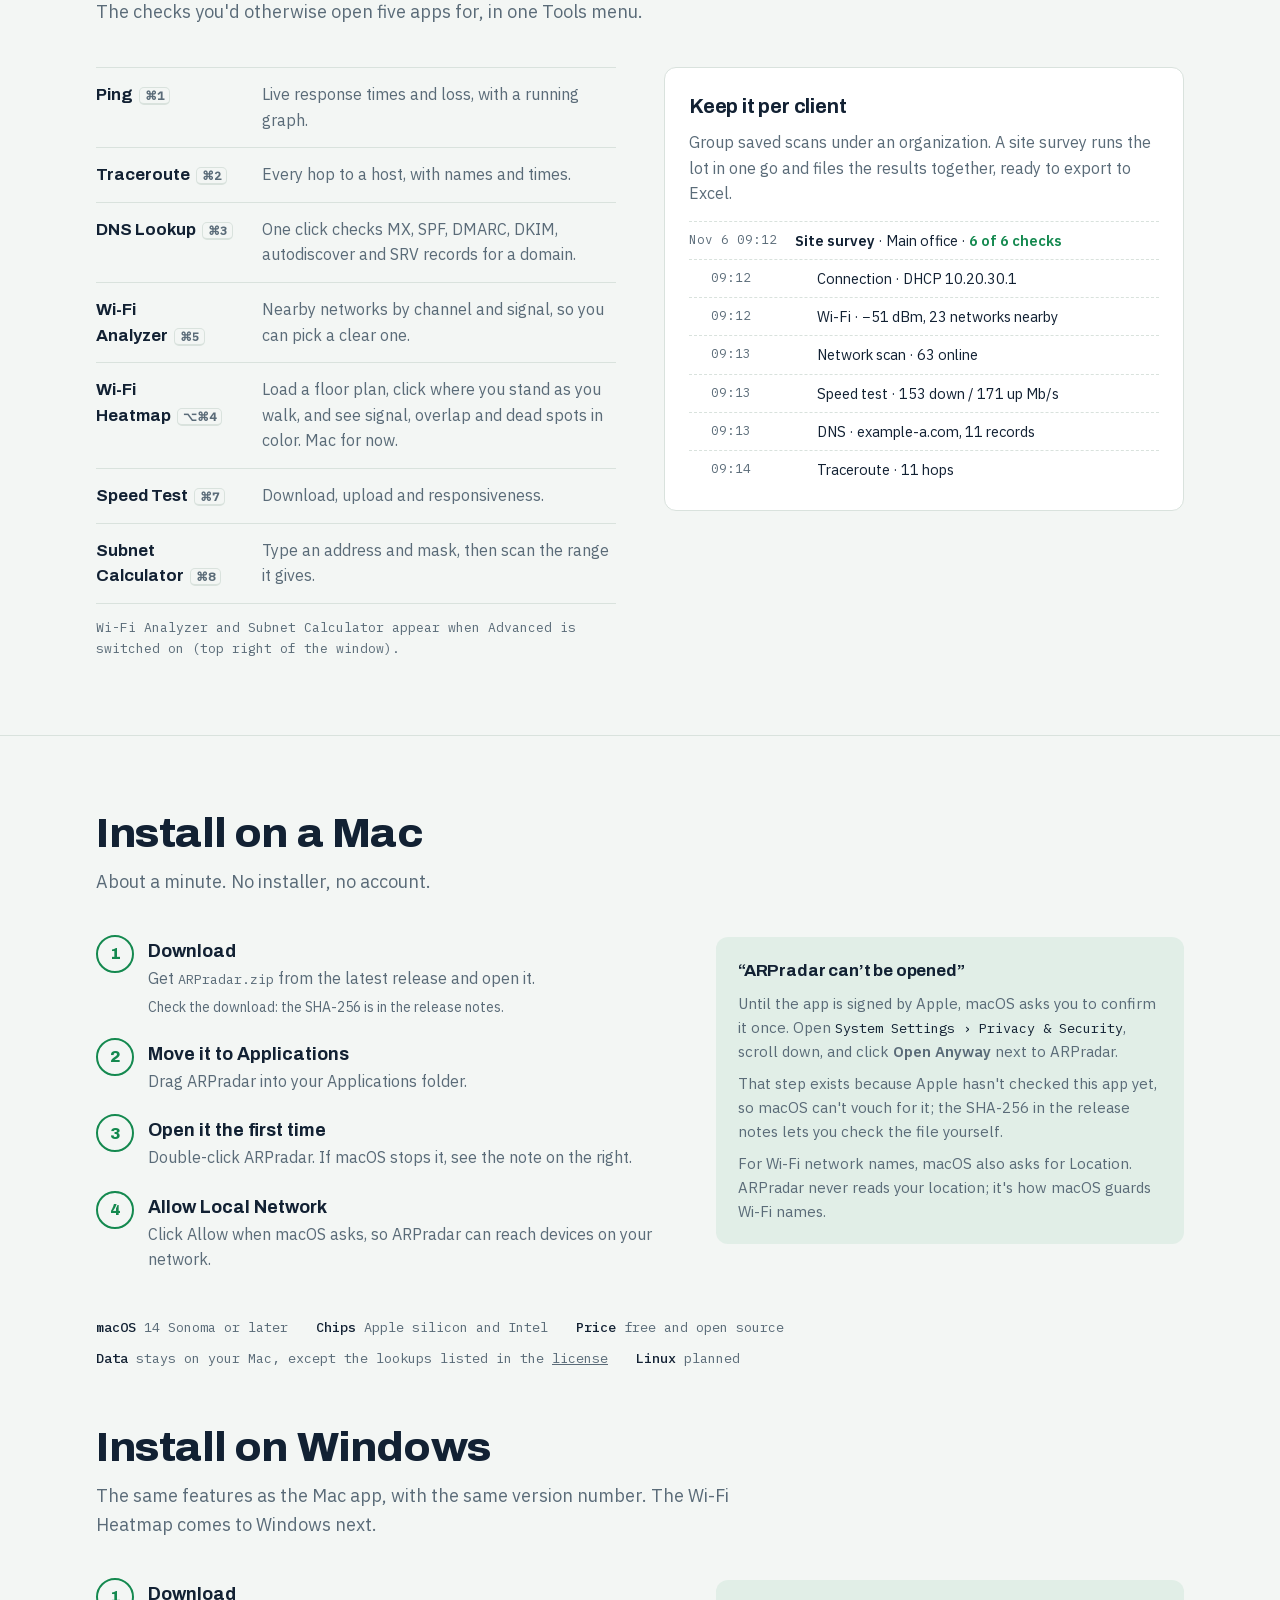
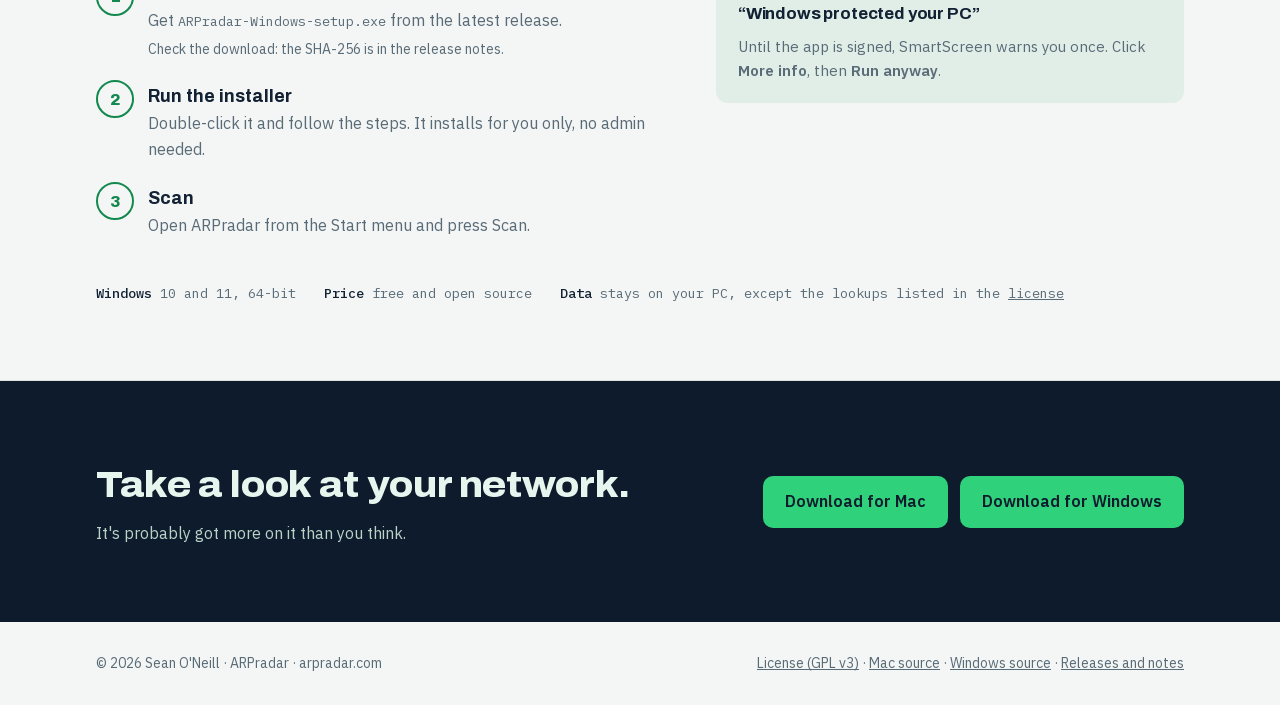
==== commit 52a0ef4b: "Website: version 1.2.0, Wi-Fi Heatmap in the Tools list Co-Authored-By: Claude Opus 5.5 <noreply@ant" ====
--- a/index.html
+++ b/index.html
@@ -177,7 +177,7 @@
           </a>
           <a class="btn btn-ghost" href="#install">How to install</a>
         </div>
-        <div class="fine">Mac: <span id="v-mac">v1.1.0</span> · macOS 14 or later · Apple silicon and Intel<br>Windows: <span id="v-win">v1.1.0</span> · Windows 10 and 11, 64-bit · free, no account, open source (<a href="license.html" style="color:inherit;text-decoration:underline">GPL v3</a>)</div>
+        <div class="fine">Mac: <span id="v-mac">v1.2.0</span> · macOS 14 or later · Apple silicon and Intel<br>Windows: <span id="v-win">v1.2.0</span> · Windows 10 and 11, 64-bit · free, no account, open source (<a href="license.html" style="color:inherit;text-decoration:underline">GPL v3</a>)</div>
       </div>
 
       <div class="scope">
@@ -224,6 +224,7 @@
         <li><b>Traceroute<span class="kbd">⌘2</span></b><span>Every hop to a host, with names and times.</span></li>
         <li><b>DNS Lookup<span class="kbd">⌘3</span></b><span>One click checks MX, SPF, DMARC, DKIM, autodiscover and SRV records for a domain.</span></li>
         <li><b>Wi-Fi Analyzer<span class="kbd">⌘5</span></b><span>Nearby networks by channel and signal, so you can pick a clear one.</span></li>
+        <li><b>Wi-Fi Heatmap<span class="kbd">⌥⌘4</span></b><span>Load a floor plan, click where you stand as you walk, and see signal, overlap and dead spots in color. Mac for now.</span></li>
         <li><b>Speed Test<span class="kbd">⌘7</span></b><span>Download, upload and responsiveness.</span></li>
         <li><b>Subnet Calculator<span class="kbd">⌘8</span></b><span>Type an address and mask, then scan the range it gives.</span></li>
       </ul>
@@ -263,7 +264,7 @@
     </div>
     <div class="specs"><span><b>macOS</b> 14 Sonoma or later</span><span><b>Chips</b> Apple silicon and Intel</span><span><b>Price</b> free and open source</span><span><b>Data</b> stays on your Mac, except the lookups listed in the <a href="license.html#data">license</a></span><span><b>Linux</b> planned</span></div>
 
-    <div class="sec-head" style="margin-top:56px"><h2>Install on Windows</h2><p>The same features as the Mac app, with the same version number.</p></div>
+    <div class="sec-head" style="margin-top:56px"><h2>Install on Windows</h2><p>The same features as the Mac app, with the same version number. The Wi-Fi Heatmap comes to Windows next.</p></div>
     <div class="install">
       <ol class="steps">
         <li><b>Download</b><span>Get <span class="path">ARPradar-Windows-setup.exe</span> from the latest release.</span><span class="check">Check the download: the SHA-256 is in the release notes.</span></li>
